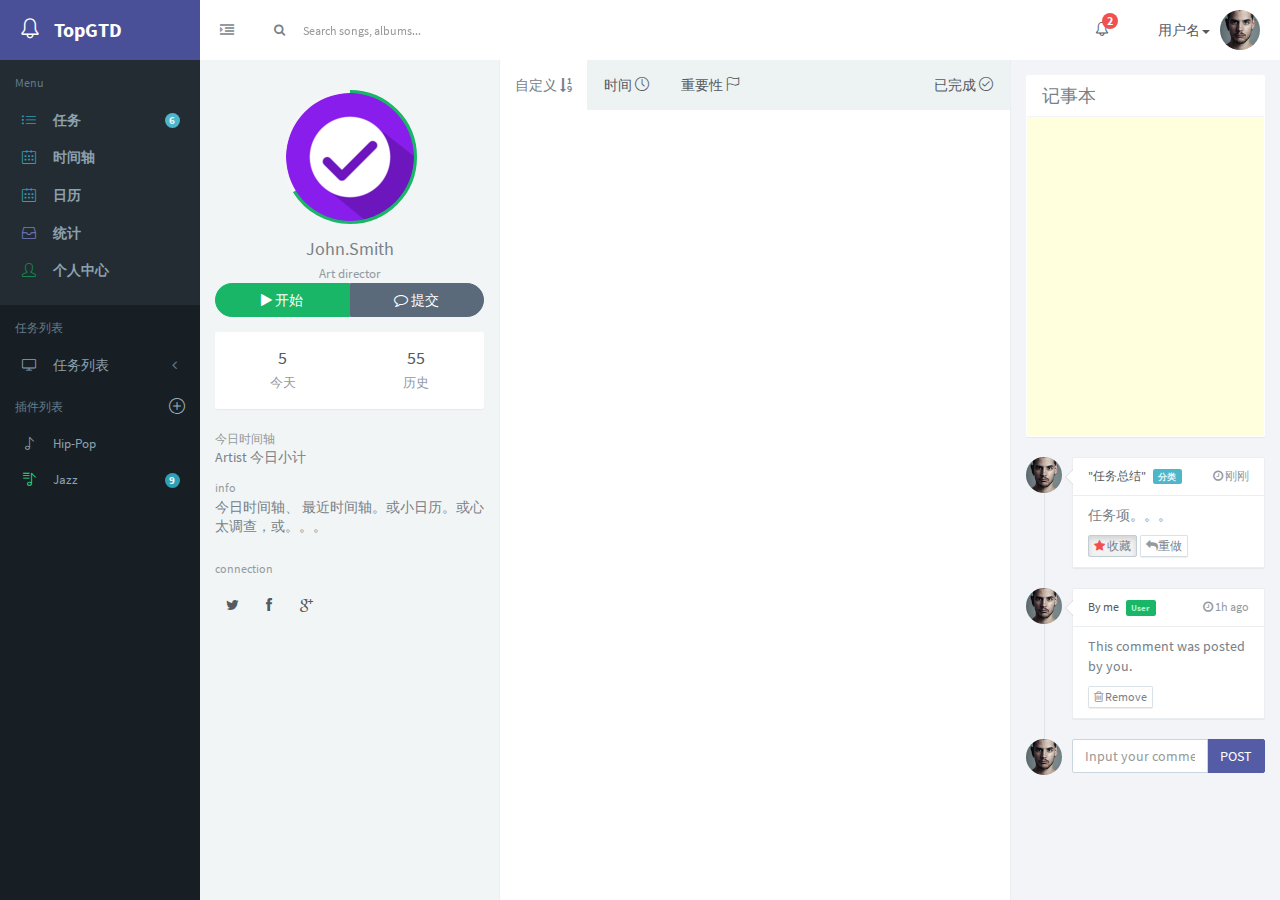
==== task.html @ f4d8c5cb "first" ====
<!DOCTYPE html>
<html lang="en" class="app">
<head>  
<meta charset="utf-8" />
<title>任务</title>
<meta name="description" content="app, web app, responsive, admin dashboard, admin, flat, flat ui, ui kit, off screen nav" />
<meta name="viewport" content="width=device-width, initial-scale=1, maximum-scale=1" />
<link rel="stylesheet" href="js/jPlayer/jplayer.flat.css" type="text/css" />
<link rel="stylesheet" href="css/bootstrap.css" type="text/css" />
<link rel="stylesheet" href="css/animate.css" type="text/css" />
<link rel="stylesheet" href="css/font-awesome.min.css" type="text/css" />
<link rel="stylesheet" href="css/simple-line-icons.css" type="text/css" />
<link rel="stylesheet" href="css/font.css" type="text/css" />
<link rel="stylesheet" href="css/app.css" type="text/css" />  

<script src="https://cdn1.lncld.net/static/js/av-core-mini-0.6.4.js"></script>

<link rel="stylesheet" href="js/nestable/nestable.css" type="text/css" />
<!--[if lt IE 9]>
    <script src="js/ie/html5shiv.js"></script>
    <script src="js/ie/respond.min.js"></script>
    <script src="js/ie/excanvas.js"></script>
  <![endif]-->
</head>
<body class="">
<section class="vbox">
  <header class="bg-white-only header header-md navbar navbar-fixed-top-xs">
    <div class="navbar-header aside bg-primary dk">
      <a class="btn btn-link visible-xs" data-toggle="class:nav-off-screen,open" data-target="#nav,html">
        <i class="icon-list"></i>
      </a>
      <a href="index.html" class="navbar-brand text-lt">
        <i class="icon-bell"></i>
        <img src="images/logo.png" alt="." class="hide">
        <span class="hidden-nav-xs m-l-sm">TopGTD</span>
      </a>
      <a class="btn btn-link visible-xs" data-toggle="dropdown" data-target=".user">
        <i class="icon-settings"></i>
      </a>
    </div>      <ul class="nav navbar-nav hidden-xs">
      <li>
      <a href="#nav,.navbar-header" data-toggle="class:nav-xs,nav-xs" class="text-muted">
        <i class="fa fa-indent text"></i>
        <i class="fa fa-dedent text-active"></i>
      </a>
      </li>
    </ul>
    <form class="navbar-form navbar-left input-s-lg m-t m-l-n-xs hidden-xs" role="search">
      <div class="form-group">
        <div class="input-group">
          <span class="input-group-btn">
            <button type="submit" class="btn btn-sm bg-white btn-icon rounded"><i class="fa fa-search"></i></button>
          </span>
          <input type="text" class="form-control input-sm no-border rounded" placeholder="Search songs, albums...">
        </div>
      </div>
    </form>
    <div class="navbar-right ">
      <ul class="nav navbar-nav m-n hidden-xs nav-user user">
        <li class="hidden-xs">
        <a href="#" class="dropdown-toggle lt" data-toggle="dropdown">
          <i class="icon-bell"></i>
          <span class="badge badge-sm up bg-danger count">2</span>
        </a>
        <section class="dropdown-menu aside-xl animated fadeInUp">
          <section class="panel bg-white">
            <div class="panel-heading b-light bg-light">
              <strong>您有 <span class="count">2</span> 条未读信息</strong>
            </div>
            <div class="list-group list-group-alt">
              <a href="#" class="media list-group-item">
                <span class="pull-left thumb-sm">
                  <img src="images/a0.png" alt="..." class="img-circle">
                </span>
                <span class="media-body block m-b-none">
                  Use awesome animate.css<br>
                  <small class="text-muted">10 minutes ago</small>
                </span>
              </a>
              <a href="#" class="media list-group-item">
                <span class="media-body block m-b-none">
                  1.0 initial released<br>
                  <small class="text-muted">1 hour ago</small>
                </span>
              </a>
            </div>
            <div class="panel-footer text-sm">
              <a href="#" class="pull-right"><i class="fa fa-cog"></i></a>
              <a href="#notes" data-toggle="class:show animated fadeInRight">See all the notifications</a>
            </div>
          </section>
        </section>
        </li>
        <li class="dropdown">
        <a href="#" class="dropdown-toggle bg clear" data-toggle="dropdown">
          <span class="thumb-sm avatar pull-right m-t-n-sm m-b-n-sm m-l-sm">
            <img src="images/a0.png" alt="...">
          </span>
          <span id="userName">用户名</span><b class="caret"></b>
        </a>
        <ul class="dropdown-menu animated fadeInRight">            
          <li>
          <span class="arrow top"></span>
          <a href="#">设置</a>
          </li>
          <li>
          <a href="profile.html">个人信息</a>
          </li>
          <li>
          <a href="#">
            <span class="badge bg-danger pull-right">3</span>
            条信息
          </a>
          </li>
          <li>
          <a href="docs.html">帮助 ？</a>
          </li>
          <li class="divider"></li>
          <li>
          <a href="modal.lockme.html" data-toggle="ajaxModal" id ="logout">退出</a>
          </li>
        </ul>
        </li>
      </ul>
    </div>      
  </header>
  <section>
    <section class="hbox stretch">
      <!-- .aside -->
      <aside class="bg-black dk aside hidden-print" id="nav">          
        <section class="vbox">
         <section class="w-f-md scrollable">
            <div class="slim-scroll" data-height="auto" data-disable-fade-out="true" data-distance="0" data-size="10px" data-railOpacity="0.2">

              <!-- nav -->                 
              <nav class="nav-primary hidden-xs">
                <ul class="nav bg clearfix">
                  <li class="hidden- padder m-t m-b-sm text-xs text-muted">
                  Menu
                  </li>

                  <li>
                  <a href="task.html" onclick="islogin()">
                    <i class="icon-list icon  text-info-dker"></i>
                    <b class="badge bg-info pull-right">6</b>
                    <span class="font-bold">任务</span>
                  </a>
                  </li>
                  <li>
                  <a href="timeline.html">
                    <i class="icon-calendar icon  text-info-dker"></i>
                    <span class="font-bold">时间轴</span>
                  </a>
                  </li>
                 <li>
                  <a href="calendar.html">
                    <i class="icon-calendar icon  text-info-dker"></i>
                    <span class="font-bold">日历</span>
                  </a>
                  </li>
                  <li>
                  <a href="events.html">
                    <i class="icon-drawer icon text-primary-lter"></i>
                    <span class="font-bold">统计</span>
                  </a>
                  </li>
                  <li>
                  <a href="events.html">
                    <i class="icon-user icon  text-success-dker"></i>
                    <span class="font-bold">个人中心</span>
                  </a>
                  </li>
                  <li class="m-b hidden-"></li>
                </ul>
                <ul class="nav" data-ride="collapse">
                  <li class="hidden- padder m-t m-b-sm text-xs text-muted">
                  任务列表
                  </li>
                  <li >
                  <a href="#" class="auto">
                    <span class="pull-right text-muted">
                      <i class="fa fa-angle-left text"></i>
                      <i class="fa fa-angle-down text-active"></i>
                    </span>
                    <i class="icon-screen-desktop icon">
                    </i>
                    <span>任务列表</span>
                  </a>
                  <ul class="nav dk text-sm">
                    <li >
                    <a href="layout-color.html" class="auto">
                      <i class="fa fa-angle-right text-xs"></i>
                      <span>任务列表一</span>
                    </a>
                    </li>
                    <li >
                    <a href="layout-boxed.html" class="auto">                                                        
                      <i class="fa fa-angle-right text-xs"></i>
                      <span>插件列表</span>
                    </a>
                    </li>
                    <li >
                    <a href="layout-fluid.html" class="auto">                                                        
                      <i class="fa fa-angle-right text-xs"></i>

                      <span>Fluid layout</span>
                    </a>
                    </li>
                  </ul>
                  </li>

                </ul>
                <ul class="nav text-sm">
                  <li class="hidden- padder m-t m-b-sm text-xs text-muted">
                  <span class="pull-right"><a href="#"><i class="icon-plus i-lg"></i></a></span>
                  插件列表
                  </li>
                  <li>
                  <a href="#">
                    <i class="icon-music-tone icon"></i>
                    <span>Hip-Pop</span>
                  </a>
                  </li>
                  <li>
                  <a href="#">
                    <i class="icon-playlist icon text-success-lter"></i>
                    <b class="badge bg-info dker pull-right">9</b>
                    <span>Jazz</span>
                  </a>
                  </li>
                </ul>
              </nav>
              <!-- / nav -->
            </div>
          </section>
        </section>
      </aside>
      <!-- /.aside -->
      <section id="content">
        <section class="vbox">
          <section class="scrollable">
            <section class="hbox stretch">
              <aside class="aside-lg bg-light lter b-r">
                <section class="vbox">
                  <section class="scrollable">
                    <div class="wrapper">
        
        <div class="clearfix text-center m-t">
                        <div class="inline">
                          <div class="easypiechart" data-percent="75" data-line-width="5" data-bar-color="#1ab667" data-track-Color="#f5f5f5" data-scale-Color="false" data-size="134" data-line-cap='butt' data-animate="1000">
                            <div class="thumb-lg">
                              <img src="images/icon.png" class="img-circle" alt="...">
                            </div>
                          </div>
                          <div class="h4 m-t m-b-xs">John.Smith</div>
                          <small class="text-muted m-b">Art director</small>
                        </div>                      
                      </div>
                     
                      <div class="btn-group btn-group-justified m-b">
                        <a class="btn btn-success btn-rounded" data-toggle="button">
                          <span class="text">
                            <i class="fa fa-play"></i> 开始
                          </span>
                          <span class="text-active">
                            <i class="fa fa-pause"></i> 暂停

                          </span>
                        </a>
                        <a class="btn btn-dark btn-rounded">
                          <i class="fa fa-comment-o"></i>  提交
                        </a>
                      </div>
                       <div class="panel wrapper">
                        <div class="row text-center">
                          <div class="col-xs-6">
                            <a href="#">
                              <span class="m-b-xs h4 block">5</span>
                              <small class="text-muted">今天</small>
                            </a>
                          </div>
                          <div class="col-xs-6">
                            <a href="#">
                              <span class="m-b-xs h4 block">55</span>
                              <small class="text-muted"> 历史</small>
                            </a>
                          </div>
                        </div>
                      </div>

                      <div>
                        <small class="text-uc text-xs text-muted">今日时间轴</small>
                        <p>Artist   今日小计</p>
                        <small class="text-uc text-xs text-muted">info</small>
                        <p>今日时间轴、 最近时间轴。或小日历。或心太调查，或。。。</p>
                        <div class="line"></div>
                        <small class="text-uc text-xs text-muted">connection</small>
                        <p class="m-t-sm">
                        <a href="#" class="btn btn-rounded btn-twitter btn-icon"><i class="fa fa-twitter"></i></a>
                        <a href="#" class="btn btn-rounded btn-facebook btn-icon"><i class="fa fa-facebook"></i></a>
                        <a href="#" class="btn btn-rounded btn-gplus btn-icon"><i class="fa fa-google-plus"></i></a>
                        </p>
                      </div>
                    </div>
                  </section>
                </section>
              </aside>
              <aside class="bg-white">
                <section class="vbox">
                  <header class="header bg-light lt">
                    <ul class="nav nav-tabs nav-white">
                      <li class="active"><a href="#task" data-toggle="tab">自定义  <i class="fa fa-sort-numeric-asc"></i> </a></li>
                      <li class=""><a href="#pomo" data-toggle="tab">时间 <i class="icon-clock"></i></a></li>
                      <li class=""><a href="#pomo" data-toggle="tab">重要性 <i class="icon-flag"></i></a></li>

                      <li class="pull-right"><a href="#interaction" data-toggle="tab">已完成 <i class="icon-check"></i></a></li>
                    </ul>
                  </header>
                  <section class="scrollable">
                    <div class="tab-content">
                      <div class="tab-pane active" id="task">

                        <!-- tasklist -->
                        <div class="dd" id="nestable3">
                          <!--   <ol class="dd-list">
                      <li class="dd-item dd3-item" data-id="13">
                          <div class="dd-handle dd3-handle">Drag</div><div class="dd3-content">Item 13</div>
                      </li>
                      <li class="dd-item dd3-item" data-id="14">
                          <div class="dd-handle dd3-handle">Drag</div><div class="dd3-content">Item 15</div>
                          <ol class="dd-list">
                              <li class="dd-item dd3-item" data-id="15">
                                  <div class="dd-handle dd3-handle">Drag</div><div class="dd3-content">Item 18</div>
                              </li>
                          </ol>
                      </li>
                    </ol> -->
                          <ol class="dd-list list-group list-group-lg no-radius no-border m-t-n-xxs m-b-none auto" id="task">
                         <!--load task list here -->
                            </ol>
                        </div>

                      </div>
                      <div class="tab-pane" id="pomo">
                        <div class=""><!-- text-center wrapper -->
                          <ul class="list-group no-radius m-b-none m-t-n-xxs list-group-lg no-border">
                            <li class="list-group-item">
                            <a href="#" class="thumb-sm pull-left m-r-sm">
                              <img src="images/a0.png" class="img-circle">
                            </a>
                            <a href="#" class="clear">
                              <small class="pull-right">3 minuts ago</small>
                              <strong class="block">Drew Wllon</strong>
                              <small>Wellcome and play this web application template ... </small>
                            </a>
                            </li>
                            <li class="list-group-item">
                            <a href="#" class="thumb-sm pull-left m-r-sm">
                              <img src="images/a1.png" class="img-circle">
                            </a>
                            <a href="#" class="clear">
                              <small class="pull-right">1 hour ago</small>
                              <strong class="block">Jonathan George</strong>
                              <small>Morbi nec nunc condimentum...</small>
                            </a>
                            </li>
                          </ul>
                        </div>
                      </div>
                      <div class="tab-pane" id="interaction">
                        <div class="text-center wrapper">
                          <i class="fa fa-spinner fa fa-spin fa fa-large"></i>
                        </div>
                      </div>
                    </div>
                  </section>
                </section>
              </aside>
              <aside class="col-lg-3 b-l">
                <section class="vbox">
                  <section class="scrollable padder-v">
                    <div class="panel">
                      <h4 class="font-thin padder" style="">记事本</h4>
                      <div id="epiceditor" class="" style="height:320px;border-top:1px solid #f3f5f7"></div>
                    </div>
                <section class="comment-list block">
                    <article id="comment-id-1" class="comment-item">
                      <a class="pull-left thumb-sm avatar">
                        <img src="images/a1.png" class="img-circle" alt="...">
                      </a>
                      <span class="arrow left"></span>
                      <section class="comment-body panel panel-default">
                        <header class="panel-heading bg-white">
                          <a href="#">"任务总结"</a>
                          <label class="label bg-info m-l-xs">分类</label> 
                          <span class="text-muted m-l-sm pull-right">
                            <i class="fa fa-clock-o"></i>
                            刚刚
                          </span>
                        </header>
                        <div class="panel-body">
                          <div>任务项。。。</div>
                          <div class="comment-action m-t-sm">
                            <a href="#" data-toggle="class" class="btn btn-default btn-xs active">
                              <i class="fa fa-star-o text-muted text"></i>
                              <i class="fa fa-star text-danger text-active"></i> 
                              收藏
                            </a>
                            <a href="#comment-form" class="btn btn-default btn-xs">
                              <i class="fa fa-mail-reply text-muted"></i>重做
                            </a>
                          </div>
                        </div>
                      </section>
                    </article>
                    <!-- .comment-reply -->
                    <!-- / .comment-reply -->
                    <article id="comment-id-3" class="comment-item">
                      <a class="pull-left thumb-sm avatar"><img src="images/a9.png" alt="..."></a>
                      <span class="arrow left"></span>
                      <section class="comment-body panel panel-default">
                        <header class="panel-heading">                      
                          <a href="#">By me</a>
                          <label class="label bg-success m-l-xs">User</label> 
                          <span class="text-muted m-l-sm pull-right">
                            <i class="fa fa-clock-o"></i>
                            1h ago
                          </span>
                        </header>
                        <div class="panel-body">
                          <div>This comment was posted by you.</div>
                          <div class="comment-action m-t-sm">
                            <a href="#comment-id-3" data-dismiss="alert" class="btn btn-default btn-xs">
                              <i class="fa fa-trash-o text-muted"></i> 
                              Remove
                            </a>
                          </div>
                        </div>
                      </section>
                    </article>
                    <!-- comment form -->
                    <article class="comment-item media" id="comment-form">
                      <a class="pull-left thumb-sm avatar"><img src="images/a6.png" alt="..."></a>
                      <section class="media-body">
                        <form action="index.html" class="m-b-none">
                          <div class="input-group">
                            <input type="text" class="form-control" placeholder="Input your comment here">
                            <span class="input-group-btn">
                              <button class="btn btn-primary" type="button">POST</button>
                            </span>
                          </div>
                        </form>
                      </section>
                    </article>
                  </section>  </section>
                </section> 
                             
              </aside>
            </section>
          </section>
        </section>
        <a href="#" class="hide nav-off-screen-block" data-toggle="class:nav-off-screen,open" data-target="#nav,html"></a>
      </section>
    </section>
  </section>    
</section>
<script src="js/jquery.min.js"></script>
<!-- Bootstrap -->
<script src="js/bootstrap.js"></script>
<!-- App -->
<script src="js/app.js"></script>  
<script src="js/slimscroll/jquery.slimscroll.min.js"></script>
<script src="js/charts/easypiechart/jquery.easy-pie-chart.js"></script>
<script src="js/app.plugin.js"></script>
<script type="text/javascript" src="js/jPlayer/jquery.jplayer.min.js"></script>
<script type="text/javascript" src="js/jPlayer/add-on/jplayer.playlist.min.js"></script>
<script type="text/javascript" src="js/jPlayer/demo.js"></script>

<script src="js/sortable/jquery.sortable.js"></script>
<script src="js/nestable/jquery.nestable.js"></script>
<script src="js/nestable/demo.js"></script>
<script src="js/app.plugin.js"></script>   <!-- markdown -->
  <script src="js/markdown/epiceditor.min.js"></script>
  <script src="js/markdown/demo.js"></script>
<!--
   <script type="text/javascript" src="js/jPlayer/jquery.jplayer.min.js"></script>
  <script type="text/javascript" src="js/jPlayer/add-on/jplayer.playlist.min.js"></script>
  <script type="text/javascript" src="js/jPlayer/demo.js"></script> -->
<script src="https://cdn1.lncld.net/static/js/av-core-mini-0.6.4.js"></script>
<script src="js/leancloud.js"></script>
</body>
</html>
---- js/jPlayer/jplayer.flat.css ----
/*controls*/
.jp-controls {
	display: table;
	table-layout: fixed;
	border-spacing: 0;
	width: 100%;
}
.jp-controls a{
	cursor: pointer;
	display: inline-block;
	padding: 10px 5px;
}

.jp-controls a i{
	line-height: inherit;
}
.jp-controls > div{
	display: table-cell;
	vertical-align: middle;
	text-align: center;
	width: 40px;
	height: 60px;
}
div.jp-progress{
	width: auto;
	padding: 0 15px;
	vertical-align: top;
	position: relative;
}
.jp-seek-bar{
	position: relative;
}
.jp-title{
	position: absolute;
	left: 25px;
	top: 0;
	right: 25px;
	display: block !important;
	line-height: 60px;
}
.jp-title ul{
	list-style: none;
	margin: 0;
	padding: 0;	
}

.jp-title li{
	overflow: hidden;
	text-overflow: ellipsis;
	white-space: nowrap;
}
.jp-artist{
	opacity: 0.6;
}

.jp-play-bar{
	height: 60px;
}
.jp-volume{
	width: 60px !important;
	padding-right:10px !important;
}
.jp-volume-bar-value{
  height: 6px;
}
a.hid{
	display: none;
}

/*video*/
.jp-video{
	font-size: 0;
	line-height: 0;
	min-height: 160px;
}
.jp-video-play{
	display: inline-block;
	position: absolute;
	left: 50%;
	top: 50%;
	cursor: pointer;
	margin-left: -30px;
	margin-top: -65px;
}
.jp-video-full {
	/* Rules for IE6 (full-screen) */
	width:480px;
	height:270px;
	/* Rules for IE7 (full-screen) - Otherwise the relative container causes other page items that are not position:static (default) to appear over the video/gui. */
	position:static !important; position:relative;
}

/* The z-index rule is defined in this manner to enable Popcorn plugins that add overlays to video area. EG. Subtitles. */
.jp-video-full div div {
	z-index:1000;
}

.jp-video-full .jp-jplayer {
	top: 0;
	left: 0;
	position: fixed !important; position: relative; /* Rules for IE6 (full-screen) */
	overflow: hidden;
}

.jp-video-full .jp-gui {
	position: fixed !important; position: static; /* Rules for IE6 (full-screen) */
	top: 0;
	left: 0;
	width:100%;
	height:100%;
	z-index:1001; /* 1 layer above the others. */
}

.jp-video-full .jp-interface {
	position: absolute !important; position: relative; /* Rules for IE6 (full-screen) */
	bottom: 0;
	left: 0;
}


/*playlist*/

.jp-playlist ul{
	max-height: 320px;
	overflow-x: hidden;
	overflow-y: auto; 
	padding: 0;
	display: none !important;
}

.jp-playlist.open ul{
	display: block !important;
	bottom: 60px;
	left: 180px;
}

.jp-playlist li{
	list-style: none;
	position: relative;
}

.jp-playlist-item{	
	display: block;
	overflow: hidden;
	text-overflow: ellipsis;
	white-space: nowrap;
	border-top: 1px solid rgba(255, 255, 255, .1);
	padding: 12px 40px 12px 8px;
}
.jp-playlist-item:focus{
	outline: 0;
}

.jp-playlist-item:before{
	display: inline-block;
	text-align: center;
	width: 30px;
	font-family: FontAwesome;
	content:"\f0da";
	opacity: 0.6;
}

a.jp-playlist-current:before{
	content:"\f144";
	opacity: 1;
}

.jp-playlist li:first-child .jp-playlist-item{
	border-width: 0;
}

.jp-playlist-item-remove{
	font-size: 15px;
	display: block;
	position: absolute;
	right: 0;
	top: 0;
	padding: 11px 18px;
	opacity: 0.6;
}


@media (max-width: 767px) {
	.footer .jp-gui{
		margin: 0 -10px;
	}
	div.jp-progress{
		padding: 0 10px;
	}
	.jp-playlist.open ul{
		display: block !important;
		bottom: 60px;
		left: 0px;
		right: 0px;
	}
}
---- css/simple-line-icons.css ----
@font-face {
	font-family: 'Simple-Line-Icons';
	src:url('../fonts/Simple-Line-Icons.eot');
	src:url('../fonts/Simple-Line-Icons.eot?#iefix') format('embedded-opentype'),
		url('../fonts/Simple-Line-Icons.woff') format('woff'),
		url('../fonts/Simple-Line-Icons.ttf') format('truetype'),
		url('../fonts/Simple-Line-Icons.svg#Simple-Line-Icons') format('svg');
	font-weight: normal;
	font-style: normal;
}

/* Use the following CSS code if you want to use data attributes for inserting your icons */
[data-icon]:before {
	font-family: 'Simple-Line-Icons';
	content: attr(data-icon);
	speak: none;
	font-weight: normal;
	font-variant: normal;
	text-transform: none;
	line-height: 1;
	-webkit-font-smoothing: antialiased;
	-moz-osx-font-smoothing: grayscale;
}

/* Use the following CSS code if you want to have a class per icon */
/*
Instead of a list of all class selectors,
you can use the generic selector below, but it's slower:
[class*="icon-"] {
*/
.icon-user-female, .icon-user-follow, .icon-user-following, .icon-user-unfollow, .icon-trophy, .icon-screen-smartphone, .icon-screen-desktop, .icon-plane, .icon-notebook, .icon-moustache, .icon-mouse, .icon-magnet, .icon-energy, .icon-emoticon-smile, .icon-disc, .icon-cursor-move, .icon-crop, .icon-credit-card, .icon-chemistry, .icon-user, .icon-speedometer, .icon-social-youtube, .icon-social-twitter, .icon-social-tumblr, .icon-social-facebook, .icon-social-dropbox, .icon-social-dribbble, .icon-shield, .icon-screen-tablet, .icon-magic-wand, .icon-hourglass, .icon-graduation, .icon-ghost, .icon-game-controller, .icon-fire, .icon-eyeglasses, .icon-envelope-open, .icon-envelope-letter, .icon-bell, .icon-badge, .icon-anchor, .icon-wallet, .icon-vector, .icon-speech, .icon-puzzle, .icon-printer, .icon-present, .icon-playlist, .icon-pin, .icon-picture, .icon-map, .icon-layers, .icon-handbag, .icon-globe-alt, .icon-globe, .icon-frame, .icon-folder-alt, .icon-film, .icon-feed, .icon-earphones-alt, .icon-earphones, .icon-drop, .icon-drawer, .icon-docs, .icon-directions, .icon-direction, .icon-diamond, .icon-cup, .icon-compass, .icon-call-out, .icon-call-in, .icon-call-end, .icon-calculator, .icon-bubbles, .icon-briefcase, .icon-book-open, .icon-basket-loaded, .icon-basket, .icon-bag, .icon-action-undo, .icon-action-redo, .icon-wrench, .icon-umbrella, .icon-trash, .icon-tag, .icon-support, .icon-size-fullscreen, .icon-size-actual, .icon-shuffle, .icon-share-alt, .icon-share, .icon-rocket, .icon-question, .icon-pie-chart, .icon-pencil, .icon-note, .icon-music-tone-alt, .icon-music-tone, .icon-microphone, .icon-loop, .icon-logout, .icon-login, .icon-list, .icon-like, .icon-home, .icon-grid, .icon-graph, .icon-equalizer, .icon-dislike, .icon-cursor, .icon-control-start, .icon-control-rewind, .icon-control-play, .icon-control-pause, .icon-control-forward, .icon-control-end, .icon-calendar, .icon-bulb, .icon-bar-chart, .icon-arrow-up, .icon-arrow-right, .icon-arrow-left, .icon-arrow-down, .icon-ban, .icon-bubble, .icon-camcorder, .icon-camera, .icon-check, .icon-clock, .icon-close, .icon-cloud-download, .icon-cloud-upload, .icon-doc, .icon-envelope, .icon-eye, .icon-flag, .icon-folder, .icon-heart, .icon-info, .icon-key, .icon-link, .icon-lock, .icon-lock-open, .icon-magnifier, .icon-magnifier-add, .icon-magnifier-remove, .icon-paper-clip, .icon-paper-plane, .icon-plus, .icon-pointer, .icon-power, .icon-refresh, .icon-reload, .icon-settings, .icon-star, .icon-symbol-female, .icon-symbol-male, .icon-target, .icon-volume-1, .icon-volume-2, .icon-volume-off, .icon-users {
	font-family: 'Simple-Line-Icons';
	speak: none;
	font-style: normal;
	font-weight: normal;
	font-variant: normal;
	text-transform: none;
	line-height: 1;
	-webkit-font-smoothing: antialiased;
}
.icon-user-female:before {
	content: "\e000";
}
.icon-user-follow:before {
	content: "\e002";
}
.icon-user-following:before {
	content: "\e003";
}
.icon-user-unfollow:before {
	content: "\e004";
}
.icon-trophy:before {
	content: "\e006";
}
.icon-screen-smartphone:before {
	content: "\e010";
}
.icon-screen-desktop:before {
	content: "\e011";
}
.icon-plane:before {
	content: "\e012";
}
.icon-notebook:before {
	content: "\e013";
}
.icon-moustache:before {
	content: "\e014";
}
.icon-mouse:before {
	content: "\e015";
}
.icon-magnet:before {
	content: "\e016";
}
.icon-energy:before {
	content: "\e020";
}
.icon-emoticon-smile:before {
	content: "\e021";
}
.icon-disc:before {
	content: "\e022";
}
.icon-cursor-move:before {
	content: "\e023";
}
.icon-crop:before {
	content: "\e024";
}
.icon-credit-card:before {
	content: "\e025";
}
.icon-chemistry:before {
	content: "\e026";
}
.icon-user:before {
	content: "\e005";
}
.icon-speedometer:before {
	content: "\e007";
}
.icon-social-youtube:before {
	content: "\e008";
}
.icon-social-twitter:before {
	content: "\e009";
}
.icon-social-tumblr:before {
	content: "\e00a";
}
.icon-social-facebook:before {
	content: "\e00b";
}
.icon-social-dropbox:before {
	content: "\e00c";
}
.icon-social-dribbble:before {
	content: "\e00d";
}
.icon-shield:before {
	content: "\e00e";
}
.icon-screen-tablet:before {
	content: "\e00f";
}
.icon-magic-wand:before {
	content: "\e017";
}
.icon-hourglass:before {
	content: "\e018";
}
.icon-graduation:before {
	content: "\e019";
}
.icon-ghost:before {
	content: "\e01a";
}
.icon-game-controller:before {
	content: "\e01b";
}
.icon-fire:before {
	content: "\e01c";
}
.icon-eyeglasses:before {
	content: "\e01d";
}
.icon-envelope-open:before {
	content: "\e01e";
}
.icon-envelope-letter:before {
	content: "\e01f";
}
.icon-bell:before {
	content: "\e027";
}
.icon-badge:before {
	content: "\e028";
}
.icon-anchor:before {
	content: "\e029";
}
.icon-wallet:before {
	content: "\e02a";
}
.icon-vector:before {
	content: "\e02b";
}
.icon-speech:before {
	content: "\e02c";
}
.icon-puzzle:before {
	content: "\e02d";
}
.icon-printer:before {
	content: "\e02e";
}
.icon-present:before {
	content: "\e02f";
}
.icon-playlist:before {
	content: "\e030";
}
.icon-pin:before {
	content: "\e031";
}
.icon-picture:before {
	content: "\e032";
}
.icon-map:before {
	content: "\e033";
}
.icon-layers:before {
	content: "\e034";
}
.icon-handbag:before {
	content: "\e035";
}
.icon-globe-alt:before {
	content: "\e036";
}
.icon-globe:before {
	content: "\e037";
}
.icon-frame:before {
	content: "\e038";
}
.icon-folder-alt:before {
	content: "\e039";
}
.icon-film:before {
	content: "\e03a";
}
.icon-feed:before {
	content: "\e03b";
}
.icon-earphones-alt:before {
	content: "\e03c";
}
.icon-earphones:before {
	content: "\e03d";
}
.icon-drop:before {
	content: "\e03e";
}
.icon-drawer:before {
	content: "\e03f";
}
.icon-docs:before {
	content: "\e040";
}
.icon-directions:before {
	content: "\e041";
}
.icon-direction:before {
	content: "\e042";
}
.icon-diamond:before {
	content: "\e043";
}
.icon-cup:before {
	content: "\e044";
}
.icon-compass:before {
	content: "\e045";
}
.icon-call-out:before {
	content: "\e046";
}
.icon-call-in:before {
	content: "\e047";
}
.icon-call-end:before {
	content: "\e048";
}
.icon-calculator:before {
	content: "\e049";
}
.icon-bubbles:before {
	content: "\e04a";
}
.icon-briefcase:before {
	content: "\e04b";
}
.icon-book-open:before {
	content: "\e04c";
}
.icon-basket-loaded:before {
	content: "\e04d";
}
.icon-basket:before {
	content: "\e04e";
}
.icon-bag:before {
	content: "\e04f";
}
.icon-action-undo:before {
	content: "\e050";
}
.icon-action-redo:before {
	content: "\e051";
}
.icon-wrench:before {
	content: "\e052";
}
.icon-umbrella:before {
	content: "\e053";
}
.icon-trash:before {
	content: "\e054";
}
.icon-tag:before {
	content: "\e055";
}
.icon-support:before {
	content: "\e056";
}
.icon-size-fullscreen:before {
	content: "\e057";
}
.icon-size-actual:before {
	content: "\e058";
}
.icon-shuffle:before {
	content: "\e059";
}
.icon-share-alt:before {
	content: "\e05a";
}
.icon-share:before {
	content: "\e05b";
}
.icon-rocket:before {
	content: "\e05c";
}
.icon-question:before {
	content: "\e05d";
}
.icon-pie-chart:before {
	content: "\e05e";
}
.icon-pencil:before {
	content: "\e05f";
}
.icon-note:before {
	content: "\e060";
}
.icon-music-tone-alt:before {
	content: "\e061";
}
.icon-music-tone:before {
	content: "\e062";
}
.icon-microphone:before {
	content: "\e063";
}
.icon-loop:before {
	content: "\e064";
}
.icon-logout:before {
	content: "\e065";
}
.icon-login:before {
	content: "\e066";
}
.icon-list:before {
	content: "\e067";
}
.icon-like:before {
	content: "\e068";
}
.icon-home:before {
	content: "\e069";
}
.icon-grid:before {
	content: "\e06a";
}
.icon-graph:before {
	content: "\e06b";
}
.icon-equalizer:before {
	content: "\e06c";
}
.icon-dislike:before {
	content: "\e06d";
}
.icon-cursor:before {
	content: "\e06e";
}
.icon-control-start:before {
	content: "\e06f";
}
.icon-control-rewind:before {
	content: "\e070";
}
.icon-control-play:before {
	content: "\e071";
}
.icon-control-pause:before {
	content: "\e072";
}
.icon-control-forward:before {
	content: "\e073";
}
.icon-control-end:before {
	content: "\e074";
}
.icon-calendar:before {
	content: "\e075";
}
.icon-bulb:before {
	content: "\e076";
}
.icon-bar-chart:before {
	content: "\e077";
}
.icon-arrow-up:before {
	content: "\e078";
}
.icon-arrow-right:before {
	content: "\e079";
}
.icon-arrow-left:before {
	content: "\e07a";
}
.icon-arrow-down:before {
	content: "\e07b";
}
.icon-ban:before {
	content: "\e07c";
}
.icon-bubble:before {
	content: "\e07d";
}
.icon-camcorder:before {
	content: "\e07e";
}
.icon-camera:before {
	content: "\e07f";
}
.icon-check:before {
	content: "\e080";
}
.icon-clock:before {
	content: "\e081";
}
.icon-close:before {
	content: "\e082";
}
.icon-cloud-download:before {
	content: "\e083";
}
.icon-cloud-upload:before {
	content: "\e084";
}
.icon-doc:before {
	content: "\e085";
}
.icon-envelope:before {
	content: "\e086";
}
.icon-eye:before {
	content: "\e087";
}
.icon-flag:before {
	content: "\e088";
}
.icon-folder:before {
	content: "\e089";
}
.icon-heart:before {
	content: "\e08a";
}
.icon-info:before {
	content: "\e08b";
}
.icon-key:before {
	content: "\e08c";
}
.icon-link:before {
	content: "\e08d";
}
.icon-lock:before {
	content: "\e08e";
}
.icon-lock-open:before {
	content: "\e08f";
}
.icon-magnifier:before {
	content: "\e090";
}
.icon-magnifier-add:before {
	content: "\e091";
}
.icon-magnifier-remove:before {
	content: "\e092";
}
.icon-paper-clip:before {
	content: "\e093";
}
.icon-paper-plane:before {
	content: "\e094";
}
.icon-plus:before {
	content: "\e095";
}
.icon-pointer:before {
	content: "\e096";
}
.icon-power:before {
	content: "\e097";
}
.icon-refresh:before {
	content: "\e098";
}
.icon-reload:before {
	content: "\e099";
}
.icon-settings:before {
	content: "\e09a";
}
.icon-star:before {
	content: "\e09b";
}
.icon-symbol-female:before {
	content: "\e09c";
}
.icon-symbol-male:before {
	content: "\e09d";
}
.icon-target:before {
	content: "\e09e";
}
.icon-volume-1:before {
	content: "\e09f";
}
.icon-volume-2:before {
	content: "\e0a0";
}
.icon-volume-off:before {
	content: "\e0a1";
}
.icon-users:before {
	content: "\e001";
}
---- css/font.css ----
@font-face {
  font-family: 'Source Sans Pro';
  font-style: normal;
  font-weight: 300;
  src: local('Source Sans Pro Light'), local('SourceSansPro-Light'), url('../fonts/sourcesanspro/sourcesanspro-light.woff') format('woff');
}
@font-face {
  font-family: 'Source Sans Pro';
  font-style: normal;
  font-weight: 400;
  src: local('Source Sans Pro'), local('SourceSansPro-Regular'), url('../fonts/sourcesanspro/sourcesanspro.woff') format('woff');
}
@font-face {
  font-family: 'Source Sans Pro';
  font-style: normal;
  font-weight: 700;
  src: local('Source Sans Pro Bold'), local('SourceSansPro-Bold'), url('../fonts/sourcesanspro/sourcesanspro-bold.woff') format('woff');
}
---- css/app.css ----
html {
  background-color: #f2f4f8;
  overflow-x: hidden;
}
body {
  font-family: "Source Sans Pro", "Helvetica Neue", Helvetica, Arial, sans-serif;
  font-size: 14px;
  color: #788188;
  background-color: transparent;
  -webkit-font-smoothing: antialiased;
  line-height: 1.40;
}
.h1,
.h2,
.h3,
.h4,
.h5,
.h6 {
  margin: 0;
}
a {
  color: #545a5f;
  text-decoration: none;
}
a:hover,
a:focus {
  color: #303437;
  text-decoration: none;
}
label {
  font-weight: normal;
}
small,
.small {
  font-size: 13px;
}
.badge,
.label {
  font-weight: bold;
}
.badge {
  background-color: #aac4c8;
}
.badge.up {
  position: relative;
  top: -10px;
  padding: 3px 6px;
  margin-left: -10px;
}
.badge-sm {
  font-size: 85%;
  padding: 2px 5px !important;
}
.label-sm {
  padding-top: 0;
  padding-bottom: 0;
}
.badge-white {
  background-color: transparent;
  border: 1px solid rgba(255,255,255,0.35);
  padding: 2px 6px;
}
.badge-empty {
  background-color: transparent;
  border: 1px solid rgba(0,0,0,0.15);
  color: inherit;
}
.caret-white {
  border-top-color: #fff;
  border-top-color: rgba(255,255,255,0.65);
}
a:hover .caret-white {
  border-top-color: #fff;
}
.tooltip-inner {
  background-color: rgba(0,0,0,0.9);
  background-color: #5a6a7a;
}
.tooltip.top .tooltip-arrow {
  border-top-color: rgba(0,0,0,0.9);
  border-top-color: #5a6a7a;
}
.tooltip.right .tooltip-arrow {
  border-right-color: rgba(0,0,0,0.9);
  border-right-color: #5a6a7a;
}
.tooltip.bottom .tooltip-arrow {
  border-bottom-color: rgba(0,0,0,0.9);
  border-bottom-color: #5a6a7a;
}
.tooltip.left .tooltip-arrow {
  border-left-color: rgba(0,0,0,0.9);
  border-left-color: #5a6a7a;
}
.thumbnail {
  border-color: #eaeef1;
}
.popover-content {
  font-size: 12px;
  line-height: 1.5;
}
.progress-xs {
  height: 6px;
}
.progress-sm {
  height: 10px;
}
.progress-sm .progress-bar {
  font-size: 10px;
  line-height: 1em;
}
.progress,
.progress-bar {
  -webkit-box-shadow: none;
  box-shadow: none;
}
.breadcrumb {
  background-color: #fff;
  border: 1px solid #eaeef1;
  padding-left: 10px;
  margin-bottom: 10px;
}
.breadcrumb > li + li:before,
.breadcrumb > .active {
  color: inherit;
}
.accordion-group,
.accordion-inner {
  border-color: #eaeef1;
  border-radius: 2px;
}
.alert {
  font-size: 13px;
  box-shadow: inset 0 1px 0 rgba(255,255,255,0.2);
}
.alert .close i {
  font-size: 12px;
  font-weight: normal;
  display: block;
}
.form-control {
  border-color: #cbd5dd;
  border-radius: 2px;
}
.form-control,
.form-control:focus {
  -webkit-box-shadow: none;
  box-shadow: none;
}
.form-control:focus {
  border-color: #545ca6;
}
.input-s-sm {
  width: 120px;
}
.input-s {
  width: 200px;
}
.input-s-lg {
  width: 250px;
}
.input-lg {
  height: 45px;
}
.input-group-addon {
  border-color: #cbd5dd;
  background-color: #f1f5f6;
}
.list-group {
  border-radius: 2px;
}
.list-group.no-radius .list-group-item {
  border-radius: 0 !important;
}
.list-group.no-borders .list-group-item {
  border: none;
}
.list-group.no-border .list-group-item {
  border-width: 0 1px 1px 0;
  padding-left: 20px
}
.list-group.no-bg .list-group-item {
  background-color: transparent;
}
.list-group-item {
  border-color: #eaeef1;
  padding-right: 15px;
}
a.list-group-item:hover,
a.list-group-item:focus {
  background-color: #eef3f4;
}
.list-group-item.media {
  margin-top: 0;
}
.list-group-item.done,.done .list-group-item {
/*  color: #545a5f;
  border-color: #1ab667 !important;*/
	background-color: #eef3f4 !important;
	 text-decoration: line-through;
}
.list-group-item.active .text-muted {
/*  color: #c3e6ed;*/
}

.list-group-item.active .text-active,.list-group-item.active .text {
    background-color: #1ab667;
    color: #a9f3ce;
}
.list-group-alt .list-group-item:nth-child(2n+2) {
  background-color: rgba(0,0,0,0.02) !important;
}
.list-group-lg .list-group-item {
/*  padding-top: 15px;
  padding-bottom: 15px;*/
  line-height: 50px
}
.list-group-sp .list-group-item {
  margin-bottom: 5px;
  border-radius: 3px;
}
.list-group-item > .badge {
  margin-right: 0;
}
.list-group-item > .fa-chevron-right {
  float: right;
  margin-top: 4px;
  margin-right: -5px;
}
.list-group-item > .fa-chevron-right + .badge {
  margin-right: 5px;
}
.nav-pills.no-radius > li > a {
  border-radius: 0;
}
.nav-pills > li.active > a {
  color: #fff !important;
  background-color: #4cb6cb;
}
.nav > li > a:hover,
.nav > li > a:focus {
  background-color: #edf2f3;
}
.nav.nav-sm > li > a {
  padding: 6px 8px;
}
.nav .open > a,
.nav .open > a:hover,
.nav .open > a:focus {
  background-color: #edf2f3;
}
.nav-tabs {
  border-color: #eaeef1;
}
.nav-tabs > li > a {
  border-radius: 2px 2px 0 0;
  border-bottom-color: #eaeef1 !important;
}
.nav-tabs > li.active > a {
  border-color: #eaeef1 !important;
  border-bottom-color: #fff !important;
}
.pagination > li > a {
  border-color: #eaeef1;
}
.pagination > li > a:hover,
.pagination > li > a:focus {
  border-color: #eaeef1;
  background-color: #e8eff0;
}
.panel {
  border-radius: 2px;
}
.panel.panel-default {
  border-color: #eaeef1;
}
.panel.panel-default > .panel-heading,
.panel.panel-default > .panel-footer {
  border-color: #eaeef1;
}
.panel .list-group-item {
  border-color: #f3f5f7;
}
.panel.no-borders {
  border-width: 0;
}
.panel.no-borders .panel-heading,
.panel.no-borders .panel-footer {
  border-width: 0;
}
.panel .table td,
.panel .table th {
  padding: 8px 15px;
  border-top: 1px solid #eaeef1;
}
.panel .table thead > tr > th {
  border-bottom: 1px solid #eaeef1;
}
.panel .table-striped > tbody > tr:nth-child(odd) > td,
.panel .table-striped > tbody > tr:nth-child(odd) > th {
  background-color: #f7fafa;
}
.panel .table-striped > thead th {
  background-color: #f7fafa;
  border-right: 1px solid #eaeef1;
}
.panel .table-striped > thead th:last-child {
  border-right: none;
}
.panel-heading {
  border-radius: 2px 2px 0 0;
}
.panel-default .panel-heading {
  background-color: #f7fafa;
}
.panel-heading.no-border {
  margin: -1px -1px 0 -1px;
  border: none;
}
.panel-heading .nav {
  margin: -10px -15px;
}
.panel-heading .nav-tabs {
  margin: -11px -16px;
}
.panel-heading .nav-tabs.nav-justified {
  width: auto;
}
.panel-heading .nav-tabs > li > a {
  margin: 0;
  padding-top: 9px;
}
.panel-heading .list-group {
  background: transparent;
}
.panel-footer {
  border-color: #eaeef1;
  border-radius: 0 0 2px 2px;
  background-color: #f7fafa;
}
.panel-group .panel-heading + .panel-collapse .panel-body {
  border-top: 1px solid #eaedef;
}
.open {
  z-index: 1050;
  position: relative;
}
.dropdown-menu {
  border-radius: 2px;
  -webkit-box-shadow: 0 2px 6px rgba(0,0,0,0.1);
  box-shadow: 0 2px 6px rgba(0,0,0,0.1);
  border: 1px solid #ddd;
  border: 1px solid rgba(0,0,0,0.1);
}
.dropdown-menu.pull-left {
  left: 100%;
}
.dropdown-menu > .panel {
  border: none;
  margin: -5px 0;
}
.dropdown-menu > li > a {
  padding: 5px 15px;
}
.dropdown-menu > li > a:hover,
.dropdown-menu > li > a:focus,
.dropdown-menu > .active > a,
.dropdown-menu > .active > a:hover,
.dropdown-menu > .active > a:focus {
  background-image: none;
  filter: none;
  background-color: #e8eff0 !important;
  color: #303437;
}
.dropdown-header {
  padding: 5px 15px;
}
.dropdown-submenu {
  position: relative;
}
.dropdown-submenu:hover > a,
.dropdown-submenu:focus > a {
  background-color: #e8eff0 !important;
  color: #788188;
}
.dropdown-submenu:hover > .dropdown-menu,
.dropdown-submenu:focus > .dropdown-menu {
  display: block;
}
.dropdown-submenu.pull-left {
  float: none !important;
}
.dropdown-submenu.pull-left > .dropdown-menu {
  left: -100%;
  margin-left: 10px;
}
.dropdown-submenu .dropdown-menu {
  left: 100%;
  top: 0;
  margin-top: -6px;
  margin-left: -1px;
}
.dropup .dropdown-submenu > .dropdown-menu {
  top: auto;
  bottom: 0;
}
.dropdown-select > li input {
  position: absolute;
  left: -9999em;
}
.carousel-control {
  width: 40px;
  color: #999;
  text-shadow: none;
}
.carousel-control:hover,
.carousel-control:focus {
  color: #ccc;
  text-decoration: none;
  opacity: 0.9;
  filter: alpha(opacity=90);
}
.carousel-control.left,
.carousel-control.right {
  background-image: none;
  filter: none;
}
.carousel-control i {
  position: absolute;
  top: 50%;
  left: 50%;
  z-index: 5;
  display: inline-block;
  width: 20px;
  height: 20px;
  margin-top: -10px;
  margin-left: -10px;
}
.carousel-indicators.out {
  bottom: -5px;
}
.carousel-indicators li {
  -webkit-transition: background-color .25s;
  transition: background-color .25s;
  background: #ddd;
  background-color: rgba(0,0,0,0.2);
  border: none;
}
.carousel-indicators .active {
  background: #f0f0f0;
  background-color: rgba(200,200,200,0.2);
  width: 10px;
  height: 10px;
  margin: 1px;
}
.carousel.carousel-fade .item {
  -webkit-transition: opacity .25s;
  transition: opacity .25s;
  -webkit-backface-visibility: hidden;
  -moz-backface-visibility: hidden;
  backface-visibility: hidden;
  opacity: 0;
  filter: alpha(opacity=0);
}
.carousel.carousel-fade .active {
  opacity: 1;
  filter: alpha(opacity=1);
}
.carousel.carousel-fade .active.left,
.carousel.carousel-fade .active.right {
  left: 0;
  z-index: 2;
  opacity: 0;
  filter: alpha(opacity=0);
}
.carousel.carousel-fade .next,
.carousel.carousel-fade .prev {
  left: 0;
  z-index: 1;
}
.carousel.carousel-fade .carousel-control {
  z-index: 3;
}
.col-lg-2-4 {
  position: relative;
  min-height: 1px;
  padding-left: 15px;
  padding-right: 15px;
}
.col-0 {
  clear: left;
}
.row.no-gutter {
  margin-left: 0;
  margin-right: 0;
}
.no-gutter [class*="col"] {
  padding: 0;
}
.modal-backdrop {
  background-color: #5a6a7a;
}
.modal-backdrop.in {
  opacity: 0.8;
  filter: alpha(opacity=80);
}
.modal-over {
  width: 100%;
  height: 100%;
  position: relative;
  background: #5a6a7a;
}
.modal-center {
  position: absolute;
  left: 50%;
  top: 50%;
}
.modal-content {
  -webkit-box-shadow: 0 2px 10px rgba(0,0,0,0.25);
  box-shadow: 0 2px 10px rgba(0,0,0,0.25);
}
.icon-muted {
  color: #ccc;
}
.navbar-inverse .navbar-collapse,
.navbar-inverse .navbar-form {
  border-color: transparent;
}
.navbar-fixed-top,
.navbar-fixed-bottom {
  position: fixed !important;
}
.navbar-fixed-top + * {
  padding-top: 50px;
}
.navbar-fixed-top.header-md + * {
  padding-top: 60px;
}
.header,
.footer {
  min-height: 50px;
  padding: 0 15px;
}
.header > p,
.footer > p {
  margin-top: 15px;
  display: inline-block;
}
.footer{    position: fixed;
    bottom: 0;
    z-index: 999;}
.header > .btn,
.header > .btn-group,
.header > .btn-toolbar,
.footer > .btn,
.footer > .btn-group,
.footer > .btn-toolbar {
  margin-top: 10px;
}
.header > .btn-lg,
.footer > .btn-lg {
  margin-top: 0;
}
.header .nav-tabs,
.footer .nav-tabs {
  border: none;
  margin-left: -15px;
  margin-right: -15px;
}
.header .nav-tabs > li a,
.footer .nav-tabs > li a {
  border: none !important;
  border-radius: 0;
  padding-top: 15px;
  padding-bottom: 15px;
  line-height: 20px;
}
.header .nav-tabs > li a:hover,
.header .nav-tabs > li a:focus,
.footer .nav-tabs > li a:hover,
.footer .nav-tabs > li a:focus {
  background-color: transparent;
}
.header .nav-tabs > li.active a,
.footer .nav-tabs > li.active a {
  color: #788188;
}
.header .nav-tabs > li.active a,
.header .nav-tabs > li.active a:hover,
.footer .nav-tabs > li.active a,
.footer .nav-tabs > li.active a:hover {
  background-color: #f2f4f8;
}
.header .nav-tabs.nav-white > li.active a,
.header .nav-tabs.nav-white > li.active a:hover,
.footer .nav-tabs.nav-white > li.active a,
.footer .nav-tabs.nav-white > li.active a:hover {
  background-color: #fff;
}
.header.navbar,
.footer.navbar {
  border-radius: 0;
  border: none;
  margin-bottom: 0;
  padding: 0;
  position: relative;
  z-index: 1000;
}
body.container {
  padding: 0;
}
@media (orientation: landscape) {
  html.ios7.ipad > body {
    padding-bottom: 20px;
  }
}
@media (min-width: 768px) {
  body.container {
    -webkit-box-shadow: 0 3px 60px rgba(0,0,0,0.3);
    box-shadow: 0 3px 60px rgba(0,0,0,0.3);
    border-left: 1px solid #cbd5dd;
    border-right: 1px solid #cbd5dd;
  }
  .app,
  .app body {
    height: 100%;
    overflow: hidden;
  }
  .app .hbox.stretch {
    height: 100%;
  }
  .app .vbox > section,
  .app .vbox > footer {
    position: absolute;
  }
  .app .vbox.flex > section > section {
    overflow: auto;
  }
  .hbox {
    display: table;
    table-layout: fixed;
    border-spacing: 0;
    width: 100%;
  }
  .hbox > aside,
  .hbox > section {
    display: table-cell;
    vertical-align: top;
    height: 100%;
    float: none;
  }
  .hbox > aside.show,
  .hbox > aside.hidden-sm,
  .hbox > section.show,
  .hbox > section.hidden-sm {
    display: table-cell !important;
  }
  .vbox {
    display: table;
    border-spacing: 0;
    position: relative;
    height: 100%;
    width: 100%;
  }
  .vbox > section,
  .vbox > footer {
    top: 0;
    bottom: 0;
    width: 100%;
  }
  .vbox > header ~ section {
    top: 50px;
  }
  .vbox > header.header-md ~ section {
    top: 60px;
  }
  .vbox > section.w-f {
    bottom: 50px;
  }
  .vbox > section.w-f-md {
    bottom: 60px;
  }
  .vbox > footer {
    top: auto;
    z-index: 1000;
  }
  .vbox.flex > header,
  .vbox.flex > section,
  .vbox.flex > footer {
    position: inherit;
  }
  .vbox.flex > section {
    display: table-row;
    height: 100%;
  }
  .vbox.flex > section > section {
    position: relative;
    height: 100%;
    -webkit-overflow-scrolling: touch;
  }
  .ie .vbox.flex > section > section {
    display: table-cell;
  }
  .vbox.flex > section > section > section {
    position: absolute;
    top: 0;
    bottom: 0;
    left: 0;
    right: 0;
  }
  .aside-xs {
    width: 60px;
  }
  .aside-sm {
    width: 150px;
  }
  .aside {
    width: 200px;
  }
  .aside-md {
    width: 240px;
  }
  .aside-lg {
    width: 300px;
  }
  .aside-xl {
    width: 360px;
  }
  .aside-xxl {
    width: 480px;
  }
  .header-md {
    min-height: 60px;
  }
  .header-md .navbar-form {
    margin-top: 15px;
    margin-bottom: 15px;
  }
  .footer-md {
    min-height: 60px;
  }
  .scrollable {
    -webkit-overflow-scrolling: touch;
  }
  ::-webkit-scrollbar {
    width: 10px;
    height: 10px;
  }
  ::-webkit-scrollbar-thumb {
    background-color: rgba(50,50,50,0.25);
    border: 2px solid transparent;
    border-radius: 10px;
    background-clip: padding-box;
  }
  ::-webkit-scrollbar-thumb:hover {
    background-color: rgba(50,50,50,0.5);
  }
  ::-webkit-scrollbar-track {
    background-color: rgba(50,50,50,0.05);
  }
}
.scrollable {
  overflow-x: hidden;
  overflow-y: auto;
}
.no-touch .scrollable.hover {
  overflow-y: hidden;
}
.no-touch .scrollable.hover:hover {
  overflow: visible;
  overflow-y: auto;
}
.no-touch ::-webkit-scrollbar-button {
  width: 10px;
  height: 6px;
  background-color: rgba(50,50,50,0.05);
}
.slimScrollBar {
  border-radius: 5px;
  border: 2px solid transparent;
  border-radius: 10px;
  background-clip: padding-box !important;
}
@media print {
  html,
  body,
  .hbox,
  .vbox {
    height: auto;
  }
  .vbox > section,
  .vbox > footer {
    position: relative;
  }
}
.navbar-header {
  position: relative;
}
.navbar-header > .btn {
  position: absolute;
  font-size: 1.3em;
  padding: 9px 16px;
  line-height: 30px;
  left: 0;
  text-decoration: none !important;
}
.navbar-header .navbar-brand + .btn {
  right: 0;
  top: 0;
  left: auto;
}
.navbar-brand {
  float: none;
  text-align: center;
  font-size: 20px;
  font-weight: 700;
  height: auto;
  line-height: 50px;
  display: inline-block;
  padding: 0 20px;
}
.navbar-brand:hover {
  text-decoration: none;
}
.navbar-brand img {
  max-height: 20px;
  margin-top: -4px;
  vertical-align: middle;
}
.nav-primary li > a > i {
  margin: -10px -10px;
  line-height: 38px;
  width: 38px;
  float: left;
  margin-right: 5px;
  text-align: center;
  position: relative;
  overflow: hidden;
}
.nav-primary li > a > i:before {
  position: relative;
  z-index: 2;
}
.nav-primary ul.nav > li > a {
  padding: 9px 20px;
  position: relative;
  -webkit-transition: background-color .2s ease-in-out 0s;
  transition: background-color .2s ease-in-out 0s;
}
.no-borders .nav-primary ul.nav > li > a {
  border-width: 0 !important;
}
.nav-primary ul.nav > li > a > .badge {
  font-size: 11px;
  padding: 2px 5px 2px 4px;
  margin-top: 2px;
}
.nav-primary ul.nav > li > a > .text-muted {
  margin: 0 3px;
}
.nav-primary ul.nav > li > a.active .text {
  display: none;
}
.nav-primary ul.nav > li > a.active .text-active {
  display: inline-block !important;
}
.nav-primary ul.nav > li li a {
  font-weight: normal;
  text-transform: none;
}
.nav-primary ul.nav > li.active > ul {
  display: block;
}
.nav-primary ul.nav ul {
  display: none;
}
@media (min-width: 768px) {
  .visible-nav-xs {
    display: none;
  }
  .nav-xs {
    width: 70px;
  }
  .nav-xs .slimScrollDiv,
  .nav-xs .slim-scroll {
    overflow: visible !important;
  }
  .nav-xs .slimScrollBar,
  .nav-xs .slimScrollRail {
    display: none !important;
  }
  .nav-xs .scrollable {
    overflow: visible;
  }
  .nav-xs .nav-primary > ul > li > a {
    position: relative;
    padding: 0;
    font-size: 11px;
    text-align: center;
    height: 50px;
    overflow-y: hidden;
    border: none;
  }
  .nav-xs .nav-primary > ul > li > a span {
    display: table-cell;
    vertical-align: middle;
    height: 50px;
    width: 70px;
    padding: 0 5px;
  }
  .nav-xs .nav-primary > ul > li > a span.pull-right {
    display: none !important;
  }
  .nav-xs .nav-primary > ul > li > a i {
    width: auto;
    float: none;
    display: block;
    font-size: 16px;
    margin: 0;
    line-height: 50px;
    border: none !important;
    -webkit-transition: margin-top 0.2s;
    transition: margin-top 0.2s;
  }
  .nav-xs .nav-primary > ul > li > a i b {
    left: 0 !important;
  }
  .nav-xs .nav-primary > ul > li > a .badge {
    position: absolute;
    right: 10px;
    top: 4px;
    z-index: 3;
  }
  .nav-xs .nav-primary > ul > li:hover > a i,
  .nav-xs .nav-primary > ul > li:focus > a i,
  .nav-xs .nav-primary > ul > li:active > a i,
  .nav-xs .nav-primary > ul > li.active > a i {
    margin-top: -50px;
  }
  .nav-xs .nav-primary > ul ul {
    display: none !important;
    position: absolute;
    left: 100%;
    top: 0;
    z-index: 1050;
    width: 220px;
    -webkit-box-shadow: 0 2px 6px rgba(0,0,0,0.1);
    box-shadow: 0 2px 6px rgba(0,0,0,0.1);
  }
  .nav-xs .nav-primary li:hover > ul,
  .nav-xs .nav-primary li:focus > ul,
  .nav-xs .nav-primary li:active > ul {
    display: block !important;
  }
  .nav-xs.nav-xs-right .nav-primary > ul ul {
    left: auto;
    right: 100%;
  }
  .nav-xs > .vbox > .header,
  .nav-xs > .vbox > .footer {
    padding: 0 20px;
  }
  .nav-xs .hidden-nav-xs {
    display: none;
  }
  .nav-xs .visible-nav-xs {
    display: inherit;
  }
  .nav-xs .text-center-nav-xs {
    text-align: center;
  }
  .nav-xs .nav-user {
    padding-left: 0;
    padding-right: 0;
  }
  .nav-xs .nav-user .avatar {
    float: none !important;
    margin-right: 0;
  }
  .nav-xs .nav-user .dropdown > a {
    display: block;
    text-align: center;
  }
  .nav-xs .navbar-header {
    float: none;
  }
  .nav-xs .navbar-brand {
    display: block;
    padding: 0;
  }
  .nav-xs .navbar-brand img {
    margin-right: 0;
  }
  .nav-xs .navbar {
    padding: 0;
  }
  .header-md .navbar-brand {
    line-height: 60px;
  }
  .header-md .navbar-brand img {
    max-height: 30px;
  }
  .header-md .navbar-nav > li > a {
    padding: 20px;
  }
}
@media (max-width: 767px) {
  .navbar-fixed-top-xs {
    position: fixed !important;
    left: 0;
    width: 100%;
    z-index: 1100;
  }
  .navbar-fixed-top-xs + * {
    padding-top: 50px !important;
  }
  .nav-bar-fixed-bottom {
    position: fixed;
    left: 0;
    bottom: 0;
    width: 100%;
    z-index: 1100;
  }
  html,
  body {
    overflow-x: hidden;
    min-height: 100%;
  }
  .open,
  .open body {
    height: 100%;
  }
  .nav-primary .dropdown-menu {
    position: relative;
    float: none;
    left: 0;
    margin-left: 0;
    padding: 0;
  }
  .nav-primary .dropdown-menu a {
    padding: 15px;
    border-bottom: 1px solid #eee;
  }
  .nav-primary .dropdown-menu li:last-child a {
    border-bottom: none;
  }
  .navbar-header {
    text-align: center;
  }
  .nav-user {
    margin: 0;
    padding: 15px;
  }
  .nav-user.open {
    display: inherit !important;
  }
  .nav-user .dropdown-menu {
    display: block;
    position: static;
    float: none;
  }
  .nav-user .dropdown > a {
    display: block;
    text-align: center;
    font-size: 18px;
    padding-bottom: 10px;
  }
  .nav-user .avatar {
    width: 160px !important;
    float: none !important;
    display: block;
    margin: 20px auto;
    padding: 5px;
    background-color: rgba(255,255,255,0.1);
    position: relative;
  }
  .nav-user .avatar:before {
    content: "";
    position: absolute;
    left: 5px;
    right: 5px;
    bottom: 5px;
    top: 5px;
    border: 4px solid #fff;
    border-radius: 500px;
  }
  .nav-off-screen {
    display: block !important;
    position: absolute;
    left: 0;
    top: 0px;
    bottom: 0;
    width: 75%;
    visibility: visible;
    overflow-x: hidden;
    overflow-y: auto;
    -webkit-overflow-scrolling: touch;
  }
  .nav-off-screen .nav-primary {
    display: block !important;
  }
  .nav-off-screen .navbar-fixed-top-xs {
    width: 75%;
  }
  .nav-off-screen.push-right .navbar-fixed-top-xs {
    left: 25%;
  }
  .nav-off-screen.push-right {
    left: auto;
    right: 0;
  }
  .nav-off-screen.push-right + * {
    -webkit-transform: translate3d(-75%,0px,0px);
    transform: translate3d(-75%,0px,0px);
  }
  .nav-off-screen + * {
    background-color: #f2f4f8;
    -webkit-transition: -webkit-transform 0.2s ease-in-out;
    -moz-transition: -moz-transform 0.2s ease-in-out;
    -o-transition: -o-transform 0.2s ease-in-out;
    transition: transform 0.2s ease-in-out;
    -webkit-transition-delay: 0s;
    transition-delay: 0s;
    -webkit-transform: translate3d(0px,0px,0px);
    transform: translate3d(0px,0px,0px);
    -webkit-backface-visibility: hidden;
    -moz-backface-visibility: hidden;
    backface-visibility: hidden;
    -webkit-transform: translate3d(75%,0px,0px);
    transform: translate3d(75%,0px,0px);
    overflow: hidden;
    position: absolute;
    width: 100%;
    top: 0px;
    bottom: 0;
    left: 0;
    right: 0;
    z-index: 2;
  }
  .nav-off-screen + * .nav-off-screen-block {
    display: block !important;
    position: absolute;
    left: 0;
    right: 0;
    top: 0;
    bottom: 0;
    z-index: 1950;
  }
  .navbar + section .nav-off-screen {
    top: 50px;
  }
  .navbar + section .nav-off-screen + * {
    top: 50px;
  }
  .slimScrollDiv,
  .slim-scroll {
    overflow: visible !important;
    height: auto !important;
  }
  .slimScrollBar,
  .slimScrollRail {
    display: none !important;
  }
}
.arrow {
  border-width: 8px;
  z-index: 10;
}
.arrow,
.arrow:after {
  position: absolute;
  display: block;
  width: 0;
  height: 0;
  border-color: transparent;
  border-style: solid;
}
.arrow:after {
  border-width: 7px;
  content: "";
}
.arrow.top {
  left: 50%;
  margin-left: -8px;
  border-top-width: 0;
  border-bottom-color: #eee;
  border-bottom-color: rgba(0,0,0,0.1);
  top: -8px;
}
.arrow.top:after {
  content: " ";
  top: 1px;
  margin-left: -7px;
  border-top-width: 0;
  border-bottom-color: #fff;
}
.arrow.right {
  top: 50%;
  right: -8px;
  margin-top: -8px;
  border-right-width: 0;
  border-left-color: #eee;
  border-left-color: rgba(0,0,0,0.1);
}
.arrow.right:after {
  content: " ";
  right: 1px;
  border-right-width: 0;
  border-left-color: #fff;
  bottom: -7px;
}
.arrow.bottom {
  left: 50%;
  margin-left: -8px;
  border-bottom-width: 0;
  border-top-color: #eee;
  border-top-color: rgba(0,0,0,0.1);
  bottom: -8px;
}
.arrow.bottom:after {
  content: " ";
  bottom: 1px;
  margin-left: -7px;
  border-bottom-width: 0;
  border-top-color: #fff;
}
.arrow.left {
  top: 50%;
  left: -8px;
  margin-top: -8px;
  border-left-width: 0;
  border-right-color: #eee;
  border-right-color: rgba(0,0,0,0.1);
}
.arrow.left:after {
  content: " ";
  left: 1px;
  border-left-width: 0;
  border-right-color: #fff;
  bottom: -7px;
}
.btn-link {
  color: #788188;
}
.btn-link.active {
  webkit-box-shadow: none;
  box-shadow: none;
}
.btn-default {
  color: #788188 !important;
  background-color: #fff;
  border-color: #dbe2e7;
  border-bottom-color: #d5dde3;
  -webkit-box-shadow: 0 1px 1px rgba(90,90,90,0.1);
  box-shadow: 0 1px 1px rgba(90,90,90,0.1);
}
.btn-default:hover,
.btn-default:focus,
.btn-default:active,
.btn-default.active,
.open .dropdown-toggle.btn-default {
  color: #788188 !important;
  background-color: #f2f2f2;
  border-color: #c2ced6;
}
.btn-default:active,
.btn-default.active,
.open .dropdown-toggle.btn-default {
  background-image: none;
}
.btn-default.disabled,
.btn-default.disabled:hover,
.btn-default.disabled:focus,
.btn-default.disabled:active,
.btn-default.disabled.active,
.btn-default[disabled],
.btn-default[disabled]:hover,
.btn-default[disabled]:focus,
.btn-default[disabled]:active,
.btn-default[disabled].active,
fieldset[disabled] .btn-default,
fieldset[disabled] .btn-default:hover,
fieldset[disabled] .btn-default:focus,
fieldset[disabled] .btn-default:active,
fieldset[disabled] .btn-default.active {
  background-color: #fff;
  border-color: #dbe2e7;
}
.btn-default.btn-bg {
  border-color: rgba(0,0,0,0.1);
  background-clip: padding-box;
}
.btn-primary {
  color: #fff !important;
  background-color: #545ca6;
  border-color: #545ca6;
}
.btn-primary:hover,
.btn-primary:focus,
.btn-primary:active,
.btn-primary.active,
.open .dropdown-toggle.btn-primary {
  color: #fff !important;
  background-color: #4b5395;
  border-color: #464d8b;
}
.btn-primary:active,
.btn-primary.active,
.open .dropdown-toggle.btn-primary {
  background-image: none;
}
.btn-primary.disabled,
.btn-primary.disabled:hover,
.btn-primary.disabled:focus,
.btn-primary.disabled:active,
.btn-primary.disabled.active,
.btn-primary[disabled],
.btn-primary[disabled]:hover,
.btn-primary[disabled]:focus,
.btn-primary[disabled]:active,
.btn-primary[disabled].active,
fieldset[disabled] .btn-primary,
fieldset[disabled] .btn-primary:hover,
fieldset[disabled] .btn-primary:focus,
fieldset[disabled] .btn-primary:active,
fieldset[disabled] .btn-primary.active {
  background-color: #545ca6;
  border-color: #545ca6;
}
.btn-success {
  color: #fff !important;
  background-color: #1ab667;
  border-color: #1ab667;
}
.btn-success:hover,
.btn-success:focus,
.btn-success:active,
.btn-success.active,
.open .dropdown-toggle.btn-success {
  color: #fff !important;
  background-color: #17a05a;
  border-color: #159253;
}
.btn-success:active,
.btn-success.active,
.open .dropdown-toggle.btn-success {
  background-image: none;
}
.btn-success.disabled,
.btn-success.disabled:hover,
.btn-success.disabled:focus,
.btn-success.disabled:active,
.btn-success.disabled.active,
.btn-success[disabled],
.btn-success[disabled]:hover,
.btn-success[disabled]:focus,
.btn-success[disabled]:active,
.btn-success[disabled].active,
fieldset[disabled] .btn-success,
fieldset[disabled] .btn-success:hover,
fieldset[disabled] .btn-success:focus,
fieldset[disabled] .btn-success:active,
fieldset[disabled] .btn-success.active {
  background-color: #1ab667;
  border-color: #1ab667;
}
.btn-info {
  color: #fff !important;
  background-color: #4cb6cb;
  border-color: #4cb6cb;
}
.btn-info:hover,
.btn-info:focus,
.btn-info:active,
.btn-info.active,
.open .dropdown-toggle.btn-info {
  color: #fff !important;
  background-color: #39adc4;
  border-color: #36a3b9;
}
.btn-info:active,
.btn-info.active,
.open .dropdown-toggle.btn-info {
  background-image: none;
}
.btn-info.disabled,
.btn-info.disabled:hover,
.btn-info.disabled:focus,
.btn-info.disabled:active,
.btn-info.disabled.active,
.btn-info[disabled],
.btn-info[disabled]:hover,
.btn-info[disabled]:focus,
.btn-info[disabled]:active,
.btn-info[disabled].active,
fieldset[disabled] .btn-info,
fieldset[disabled] .btn-info:hover,
fieldset[disabled] .btn-info:focus,
fieldset[disabled] .btn-info:active,
fieldset[disabled] .btn-info.active {
  background-color: #4cb6cb;
  border-color: #4cb6cb;
}
.btn-warning {
  color: #fff !important;
  background-color: #fad733;
  border-color: #fad733;
}
.btn-warning:hover,
.btn-warning:focus,
.btn-warning:active,
.btn-warning.active,
.open .dropdown-toggle.btn-warning {
  color: #fff !important;
  background-color: #f9d21a;
  border-color: #f9cf0b;
}
.btn-warning:active,
.btn-warning.active,
.open .dropdown-toggle.btn-warning {
  background-image: none;
}
.btn-warning.disabled,
.btn-warning.disabled:hover,
.btn-warning.disabled:focus,
.btn-warning.disabled:active,
.btn-warning.disabled.active,
.btn-warning[disabled],
.btn-warning[disabled]:hover,
.btn-warning[disabled]:focus,
.btn-warning[disabled]:active,
.btn-warning[disabled].active,
fieldset[disabled] .btn-warning,
fieldset[disabled] .btn-warning:hover,
fieldset[disabled] .btn-warning:focus,
fieldset[disabled] .btn-warning:active,
fieldset[disabled] .btn-warning.active {
  background-color: #fad733;
  border-color: #fad733;
}
.btn-danger {
  color: #fff !important;
  background-color: #f05050;
  border-color: #f05050;
}
.btn-danger:hover,
.btn-danger:focus,
.btn-danger:active,
.btn-danger.active,
.open .dropdown-toggle.btn-danger {
  color: #fff !important;
  background-color: #ee3939;
  border-color: #ed2a2a;
}
.btn-danger:active,
.btn-danger.active,
.open .dropdown-toggle.btn-danger {
  background-image: none;
}
.btn-danger.disabled,
.btn-danger.disabled:hover,
.btn-danger.disabled:focus,
.btn-danger.disabled:active,
.btn-danger.disabled.active,
.btn-danger[disabled],
.btn-danger[disabled]:hover,
.btn-danger[disabled]:focus,
.btn-danger[disabled]:active,
.btn-danger[disabled].active,
fieldset[disabled] .btn-danger,
fieldset[disabled] .btn-danger:hover,
fieldset[disabled] .btn-danger:focus,
fieldset[disabled] .btn-danger:active,
fieldset[disabled] .btn-danger.active {
  background-color: #f05050;
  border-color: #f05050;
}
.btn-dark {
  color: #fff !important;
  background-color: #5a6a7a;
  border-color: #5a6a7a;
}
.btn-dark:hover,
.btn-dark:focus,
.btn-dark:active,
.btn-dark.active,
.open .dropdown-toggle.btn-dark {
  color: #fff !important;
  background-color: #4f5d6b;
  border-color: #495663;
}
.btn-dark:active,
.btn-dark.active,
.open .dropdown-toggle.btn-dark {
  background-image: none;
}
.btn-dark.disabled,
.btn-dark.disabled:hover,
.btn-dark.disabled:focus,
.btn-dark.disabled:active,
.btn-dark.disabled.active,
.btn-dark[disabled],
.btn-dark[disabled]:hover,
.btn-dark[disabled]:focus,
.btn-dark[disabled]:active,
.btn-dark[disabled].active,
fieldset[disabled] .btn-dark,
fieldset[disabled] .btn-dark:hover,
fieldset[disabled] .btn-dark:focus,
fieldset[disabled] .btn-dark:active,
fieldset[disabled] .btn-dark.active {
  background-color: #5a6a7a;
  border-color: #5a6a7a;
}
.btn {
  font-weight: 500;
  border-radius: 2px;
}
.btn-icon {
  padding-left: 0 !important;
  padding-right: 0 !important;
  width: 34px;
  text-align: center;
}
.btn-icon.b-2x {
  width: 36px;
}
.btn-icon.btn-sm {
  width: 30px;
}
.btn-icon.btn-sm.b-2x {
  width: 32px;
}
.btn-icon.btn-lg {
  width: 45px;
}
.btn-icon.btn-lg.b-2x {
  width: 47px;
}
.btn-group-justified {
  border-collapse: separate;
}
.btn-rounded {
  border-radius: 50px;
  padding-left: 15px;
  padding-right: 15px;
}
.btn-rounded.btn-lg {
  padding-left: 25px;
  padding-right: 25px;
}
.btn > i.pull-left,
.btn > i.pull-right {
  line-height: 1.428571429;
}
.btn-block {
  padding-left: 12px;
  padding-right: 12px;
}
.btn-group-vertical > .btn:first-child:not(:last-child) {
  border-top-right-radius: 2px;
}
.btn-group-vertical > .btn:last-child:not(:first-child) {
  border-bottom-left-radius: 2px;
}
.btn-inactive {
  -webkit-box-shadow: none !important;
  box-shadow: none !important;
}
.chat-item:before,
.chat-item:after {
  content: " ";
  display: table;
}
.chat-item:after {
  clear: both;
}
.chat-item .arrow {
  top: 20px;
}
.chat-item .arrow.right:after {
  border-left-color: #e8eff0;
}
.chat-item .chat-body {
  position: relative;
  margin-left: 50px;
  min-height: 30px;
}
.chat-item .chat-body .panel {
  margin: 0 -1px;
}
.chat-item.right .chat-body {
  margin-left: 0;
  margin-right: 50px;
}
.chat-item+.chat-item {
  margin-top: 15px;
}
.comment-list {
  position: relative;
}
.comment-list .comment-item {
  margin-top: 0;
  position: relative;
}
.comment-list .comment-item > .thumb-sm {
  width: 36px;
}
.comment-list .comment-item .arrow.left {
  top: 20px;
  left: 39px;
}
.comment-list .comment-item .comment-body {
  margin-left: 46px;
}
.comment-list .comment-item .panel-body {
  padding: 10px 15px;
}
.comment-list .comment-item .panel-heading,
.comment-list .comment-item .panel-footer {
  position: relative;
  font-size: 12px;
  background-color: #fff;
}
.comment-list .comment-reply {
  margin-left: 46px;
}
.comment-list:before {
  position: absolute;
  top: 0;
  bottom: 35px;
  left: 18px;
  width: 1px;
  background: #e0e4e8;
  content: '';
}
.timeline {
  display: table;
  width: 100%;
  border-spacing: 0;
  table-layout: fixed;
  position: relative;
  border-collapse: collapse;
}
.timeline:before {
  content: "";
  width: 1px;
  margin-left: -1px;
  position: absolute;
  left: 50%;
  top: 0;
  bottom: 30px;
  background-color: #ddd;
  z-index: 0;
}
.timeline .timeline-date {
  position: absolute;
  width: 150px;
  left: -200px;
  top: 50%;
  margin-top: -9px;
  text-align: right;
}
.timeline .timeline-icon {
  position: absolute;
  left: -41px;
  top: -2px;
  top: 50%;
  margin-top: -15px;
}
.timeline .time-icon {
  width: 30px;
  height: 30px;
  line-height: 30px;
  display: inline-block !important;
  z-index: 10;
  border-radius: 20px;
  text-align: center;
}
.timeline .time-icon:before {
  font-size: 14px;
  margin-top: 5px;
}
.timeline-item {
  display: table-row;
}
.timeline-item:before,
.timeline-item.alt:after {
  content: "";
  display: block;
  width: 50%;
}
.timeline-item.alt {
  text-align: right;
}
.timeline-item.alt:before {
  display: none;
}
.timeline-item.alt .panel {
  margin-right: 25px;
  margin-left: 0;
}
.timeline-item.alt .timeline-date {
  left: auto;
  right: -200px;
  text-align: left;
}
.timeline-item.alt .timeline-icon {
  left: auto;
  right: -41px;
}
.timeline-item.active {
  display: table-caption;
  text-align: center;
}
.timeline-item.active:before {
  width: 1%;
}
.timeline-item.active .timeline-caption {
  display: inline-block;
  /*width: auto;*/
  width: 100%;
}
.timeline-item.active .timeline-caption h5 span {
  color: #fff;
}
.timeline-item.active .panel {
  margin-left: 0;
  border-radius: 0
}
.timeline-item.active .timeline-date,
.timeline-item.active .timeline-icon {
  position: static;
  margin-bottom: 10px;
  display: inline-block;
  width: auto;
}
.timeline-caption {
  display: table-cell;
  vertical-align: top;
  width: 50%;
}
.timeline-caption .panel {
  position: relative;
  margin-left: 25px;
  text-align: left;
}
.timeline-caption h5 {
  margin: 0;
}
.timeline-caption h5 span {
  display: block;
  color: #999;
  margin-bottom: 4px;
  font-size: 12px;
}
.timeline-caption p {
  font-size: 12px;
  margin-bottom: 0;
  margin-top: 10px;
}
.timeline-footer {
  display: table-row;
}
.timeline-footer a {
  display: table-cell;
  text-align: right;
}
.timeline-footer .time-icon {
  margin-right: -15px;
  z-index: 5;
}
.post-item {
  border-radius: 3px;
  background-color: #fff;
  -webkit-box-shadow: 0px 1px 2px rgba(0,0,0,0.15);
  box-shadow: 0px 1px 2px rgba(0,0,0,0.15);
  margin-bottom: 15px;
}
.post-item .post-title {
  margin-top: 0;
}
.post-item .post-media {
  text-align: center;
}
.post-item .post-media img {
  border-radius: 3px 3px 0 0;
}
.i-fw {
  width: 1.2857142857143em;
  text-align: center;
}
.i-lg {
  font-size: 1.3333333333333em;
  line-height: 0.75em;
  vertical-align: -15%;
}
.i-md {
  font-size: 1.2em;
}
.i-sm {
  font-size: 0.75em;
}
.i-1x {
  font-size: 1em;
}
.i-2x {
  font-size: 2em;
}
.i-3x {
  font-size: 3em;
}
.i-4x {
  font-size: 4em;
}
.i-5x {
  font-size: 5em;
}
.i-s {
  position: relative;
  display: inline-block;
  vertical-align: middle;
}
.i-s > i {
  position: absolute;
  left: 0;
  width: 100%;
  text-align: center;
  line-height: inherit;
}
.i-s-2x {
  width: 2em;
  height: 2em;
  font-size: 2em;
  line-height: 2em;
}
.i-s-2x .i-s-base {
  font-size: 2em;
}
.i-s-3x {
  width: 2.5em;
  height: 2.5em;
  font-size: 2.5em;
  line-height: 2.5em;
}
.i-s-3x .i-s-base {
  font-size: 2.5em;
}
.i-s-4x {
  width: 3em;
  height: 3em;
  font-size: 3em;
  line-height: 3em;
}
.i-s-4x .i-s-base {
  font-size: 3em;
}
.i-s-5x {
  width: 3.5em;
  height: 3.5em;
  font-size: 3.5em;
  line-height: 3.5em;
}
.i-s-5x .i-s-base {
  font-size: 3.5em;
}
.switch {
  cursor: pointer;
  position: relative;
}
.switch input {
  position: absolute;
  opacity: 0;
  filter: alpha(opacity=0);
}
.switch input:checked + span {
  background-color: #1ab667;
}
.switch input:checked + span:after {
  left: 31px;
}
.switch span {
  position: relative;
  width: 60px;
  height: 30px;
  border-radius: 30px;
  background-color: #fff;
  border: 1px solid #eee;
  border-color: rgba(0,0,0,0.1);
  display: inline-block;
  -webkit-transition: background-color 0.2s;
  transition: background-color 0.2s;
}
.switch span:after {
  content: "";
  position: absolute;
  background-color: #fff;
  width: 26px;
  top: 1px;
  bottom: 1px;
  border-radius: 30px;
  -webkit-box-shadow: 1px 1px 3px rgba(0,0,0,0.25);
  box-shadow: 1px 1px 3px rgba(0,0,0,0.25);
  -webkit-transition: left 0.2s;
  transition: left 0.2s;
}
.nav-docs > ul > li > a {
  padding-top: 5px !important;
  padding-bottom: 5px !important;
}
.dropfile {
  border: 2px dashed #e0e4e8;
  text-align: center;
  min-height: 20px;
}
.dropfile.hover {
  border-color: #aac3cc;
}
.dropfile small {
  margin: 50px 0;
  display: block;
}
.portlet {
  min-height: 30px;
}
.jqstooltip {
  -webkit-box-sizing: content-box;
  -moz-box-sizing: content-box;
  box-sizing: content-box;
}
.easypiechart {
  position: relative;
  text-align: center;
}
.easypiechart > div {
  position: relative;
  z-index: 1;
}
.easypiechart > div .text {
  position: absolute;
  width: 100%;
  top: 60%;
  line-height: 1;
}
.easypiechart > div img {
  margin-top: -4px;
}
.easypiechart canvas {
  position: absolute;
  top: 0;
  left: 0;
  z-index: 0;
}
.flot-legend .legend > div {
  display: none;
}
.flot-legend .legend .legendColorBox > div {
  border: none !important;
  margin: 5px;
}
.flot-legend .legend .legendColorBox > div > div {
  border-radius: 10px;
}
.doc-buttons .btn {
  margin-bottom: 5px;
}
.list-icon i {
  font-size: 14px;
  width: 40px;
  vertical-align: middle;
  margin: 0;
  display: inline-block;
  text-align: center;
  -webkit-transition: font-size .2s;
  transition: font-size .2s;
}
.list-icon div {
  line-height: 40px;
  white-space: nowrap;
}
.list-icon div:hover i {
  font-size: 26px;
}
.th-sortable {
  cursor: pointer;
}
.th-sortable .th-sort {
  float: right;
  position: relative;
}
.th-sort i {
  position: relative;
  z-index: 1;
}
.th-sort .fa-sort {
  position: absolute;
  left: 0;
  top: 3px;
  color: #bac3cc;
  z-index: 0;
}
.th-sortable.active .text {
  display: none !important;
}
.th-sortable.active .text-active {
  display: inline-block !important;
}
.sortable-placeholder {
  list-style: none;
  border: 1px dashed #CCC;
  min-height: 50px;
  margin-bottom: 5px;
}
.input-append.date .add-on i,
.input-prepend.date .add-on i {
  display: block;
  cursor: pointer;
  width: 16px;
  height: 16px;
}
.parsley-error-list {
  margin: 0;
  padding: 0;
  list-style: none;
  margin-top: 6px;
  font-size: 12px;
}
.parsley-error {
  border-color: #ff5f5f !important;
}
.datepicker td.active,
.datepicker td.active:hover,
.datepicker td.active:hover.active,
.datepicker td.active.active {
  background: #545ca6;
}
#flotTip {
  padding: 3px 5px;
  background-color: #000;
  z-index: 100;
  color: #fff;
  opacity: .7;
  filter: alpha(opacity=70);
  -webkit-border-radius: 4px;
  -moz-border-radius: 4px;
  border-radius: 4px;
}
.bg-gradient {
  background-image: -webkit-gradient(linear,left 0,left 100%,from(rgba(40,50,60,0)),to(rgba(40,50,60,0.05)));
  background-image: -webkit-linear-gradient(top,rgba(40,50,60,0),0,rgba(40,50,60,0.05),100%);
  background-image: -moz-linear-gradient(top,rgba(40,50,60,0) 0,rgba(40,50,60,0.05) 100%);
  background-image: linear-gradient(to bottom,rgba(40,50,60,0) 0,rgba(40,50,60,0.05) 100%);
  background-repeat: repeat-x;
  filter: progid:DXImageTransform.Microsoft.gradient(startColorstr='#0028323c', endColorstr='#0c28323c', GradientType=0);
  filter: none;
}
.bg-light {
  background-color: #e8eff0;
  color: #788188;
}
.bg-light.lt,
.bg-light .lt {
  background-color: #edf2f3;
}
.bg-light.lter,
.bg-light .lter {
  background-color: #f2f5f5;
}
.bg-light.dk,
.bg-light .dk {
  background-color: #e0eaec;
}
.bg-light.dker,
.bg-light .dker {
  background-color: #d7e5e8;
}
.bg-light.bg,
.bg-light .bg {
  background-color: #e8eff0;
}
.bg-dark {
  background-color: #5a6a7a;
  color: #c9d0d7;
}
.bg-dark.lt,
.bg-dark .lt {
  background-color: #687786;
}
.bg-dark.lter,
.bg-dark .lter {
  background-color: #778490;
}
.bg-dark.dk,
.bg-dark .dk {
  background-color: #4d5d6e;
}
.bg-dark.dker,
.bg-dark .dker {
  background-color: #405161;
}
.bg-dark.bg,
.bg-dark .bg {
  background-color: #5a6a7a;
}
.bg-dark a {
  color: #e6eaed;
}
.bg-dark a:hover {
  color: #fff;
}
.bg-dark a.list-group-item:hover,
.bg-dark a.list-group-item:focus {
  background-color: inherit;
}
.bg-dark .nav > li:hover > a,
.bg-dark .nav > li:focus > a,
.bg-dark .nav > li:active > a,
.bg-dark .nav > li.active > a {
  color: #fff;
  background-color: #62778c;
}
.bg-dark .nav > li > a {
  color: #d8dde2;
}
.bg-dark .nav > li > a:hover,
.bg-dark .nav > li > a:focus {
  background-color: #62778c;
}
.bg-dark .nav .open > a {
  background-color: #62778c;
}
.bg-dark .caret {
  border-top-color: #c9d0d7;
  border-bottom-color: #c9d0d7;
}
.bg-dark.navbar .nav > li.active > a {
  color: #fff;
  background-color: #4d5d6e;
}
.bg-dark .open > a,
.bg-dark .open > a:hover,
.bg-dark .open > a:focus {
  color: #fff;
}
.bg-dark .text-muted {
  color: #acb7c1 !important;
}
.bg-dark .text-lt {
  color: #ffffff !important;
}
.bg-dark .icon-muted {
  color: #acb7c1 !important;
}
.bg-dark.auto .list-group-item,
.bg-dark .auto .list-group-item {
  border-color: #4f5d6b !important;
  background-color: transparent;
}
.bg-dark.auto .list-group-item:hover,
.bg-dark.auto .list-group-item:focus,
.bg-dark.auto .list-group-item:active,
.bg-dark.auto .list-group-item.active,
.bg-dark .auto .list-group-item:hover,
.bg-dark .auto .list-group-item:focus,
.bg-dark .auto .list-group-item:active,
.bg-dark .auto .list-group-item.active {
  background-color: #4d5d6e !important;
}
.bg-black {
  background-color: #232c32;
  color: #7d94a4;
}
.bg-black.lt,
.bg-black .lt {
  background-color: #2f3940;
}
.bg-black.lter,
.bg-black .lter {
  background-color: #3b464d;
}
.bg-black.dk,
.bg-black .dk {
  background-color: #181f24;
}
.bg-black.dker,
.bg-black .dker {
  background-color: #0d1215;
}
.bg-black.bg,
.bg-black .bg {
  background-color: #232c32;
}
.bg-black a {
  color: #9badb9;
}
.bg-black a:hover {
  color: #fff;
}
.bg-black a.list-group-item:hover,
.bg-black a.list-group-item:focus {
  background-color: inherit;
}
.bg-black .nav > li:hover > a,
.bg-black .nav > li:focus > a,
.bg-black .nav > li:active > a,
.bg-black .nav > li.active > a {
  color: #fff;
  background-color: #2c3942;
}
.bg-black .nav > li > a {
  color: #8ca1af;
}
.bg-black .nav > li > a:hover,
.bg-black .nav > li > a:focus {
  background-color: #2c3942;
}
.bg-black .nav .open > a {
  background-color: #2c3942;
}
.bg-black .caret {
  border-top-color: #7d94a4;
  border-bottom-color: #7d94a4;
}
.bg-black.navbar .nav > li.active > a {
  color: #fff;
  background-color: #181f24;
}
.bg-black .open > a,
.bg-black .open > a:hover,
.bg-black .open > a:focus {
  color: #fff;
}
.bg-black .text-muted {
  color: #627b8c !important;
}
.bg-black .text-lt {
  color: #c8d2d9 !important;
}
.bg-black .icon-muted {
  color: #627b8c !important;
}
.bg-black.auto .list-group-item,
.bg-black .auto .list-group-item {
  border-color: #191f23 !important;
  background-color: transparent;
}
.bg-black.auto .list-group-item:hover,
.bg-black.auto .list-group-item:focus,
.bg-black.auto .list-group-item:active,
.bg-black.auto .list-group-item.active,
.bg-black .auto .list-group-item:hover,
.bg-black .auto .list-group-item:focus,
.bg-black .auto .list-group-item:active,
.bg-black .auto .list-group-item.active {
  background-color: #181f24 !important;
}
.bg-primary {
  background-color: #545ca6;
  color: #dadcec;
}
.bg-primary.lt,
.bg-primary .lt {
  background-color: #666dad;
}
.bg-primary.lter,
.bg-primary .lter {
  background-color: #797fb4;
}
.bg-primary.dk,
.bg-primary .dk {
  background-color: #495098;
}
.bg-primary.dker,
.bg-primary .dker {
  background-color: #3e4589;
}
.bg-primary.bg,
.bg-primary .bg {
  background-color: #545ca6;
}
.bg-primary-ltest {
  background-color: #ecf6fb;
}
.bg-primary a {
  color: #fcfcfd;
}
.bg-primary a:hover {
  color: #fff;
}
.bg-primary a.list-group-item:hover,
.bg-primary a.list-group-item:focus {
  background-color: inherit;
}
.bg-primary .nav > li:hover > a,
.bg-primary .nav > li:focus > a,
.bg-primary .nav > li:active > a,
.bg-primary .nav > li.active > a {
  color: #fff;
  background-color: #6068b3;
}
.bg-primary .nav > li > a {
  color: #ebecf5;
}
.bg-primary .nav > li > a:hover,
.bg-primary .nav > li > a:focus {
  background-color: #6068b3;
}
.bg-primary .nav .open > a {
  background-color: #6068b3;
}
.bg-primary .caret {
  border-top-color: #dadcec;
  border-bottom-color: #dadcec;
}
.bg-primary.navbar .nav > li.active > a {
  color: #fff;
  background-color: #495098;
}
.bg-primary .open > a,
.bg-primary .open > a:hover,
.bg-primary .open > a:focus {
  color: #fff;
}
.bg-primary .text-muted {
  color: #b8bbdb !important;
}
.bg-primary .text-lt {
  color: #ffffff !important;
}
.bg-primary .icon-muted {
  color: #b8bbdb !important;
}
.bg-primary.auto .list-group-item,
.bg-primary .auto .list-group-item {
  border-color: #4b5395 !important;
  background-color: transparent;
}
.bg-primary.auto .list-group-item:hover,
.bg-primary.auto .list-group-item:focus,
.bg-primary.auto .list-group-item:active,
.bg-primary.auto .list-group-item.active,
.bg-primary .auto .list-group-item:hover,
.bg-primary .auto .list-group-item:focus,
.bg-primary .auto .list-group-item:active,
.bg-primary .auto .list-group-item.active {
  background-color: #495098 !important;
}
.bg-success {
  background-color: #1ab667;
  color: #a9f3ce;
}
.bg-success.lt,
.bg-success .lt {
  background-color: #20c974;
}
.bg-success.lter,
.bg-success .lter {
  background-color: #2ad980;
}
.bg-success.dk,
.bg-success .dk {
  background-color: #15a25a;
}
.bg-success.dker,
.bg-success .dker {
  background-color: #108d4e;
}
.bg-success.bg,
.bg-success .bg {
  background-color: #1ab667;
}
.bg-success-ltest {
  background-color: #f1ffed;
}
.bg-success a {
  color: #d6f9e7;
}
.bg-success a:hover {
  color: #fff;
}
.bg-success a.list-group-item:hover,
.bg-success a.list-group-item:focus {
  background-color: inherit;
}
.bg-success .nav > li:hover > a,
.bg-success .nav > li:focus > a,
.bg-success .nav > li:active > a,
.bg-success .nav > li.active > a {
  color: #fff;
  background-color: #1acf74;
}
.bg-success .nav > li > a {
  color: #c0f6da;
}
.bg-success .nav > li > a:hover,
.bg-success .nav > li > a:focus {
  background-color: #1acf74;
}
.bg-success .nav .open > a {
  background-color: #1acf74;
}
.bg-success .caret {
  border-top-color: #a9f3ce;
  border-bottom-color: #a9f3ce;
}
.bg-success.navbar .nav > li.active > a {
  color: #fff;
  background-color: #15a25a;
}
.bg-success .open > a,
.bg-success .open > a:hover,
.bg-success .open > a:focus {
  color: #fff;
}
.bg-success .text-muted {
  color: #7decb4 !important;
}
.bg-success .text-lt {
  color: #ffffff !important;
}
.bg-success .icon-muted {
  color: #7decb4 !important;
}
.bg-success.auto .list-group-item,
.bg-success .auto .list-group-item {
  border-color: #17a05a !important;
  background-color: transparent;
}
.bg-success.auto .list-group-item:hover,
.bg-success.auto .list-group-item:focus,
.bg-success.auto .list-group-item:active,
.bg-success.auto .list-group-item.active,
.bg-success .auto .list-group-item:hover,
.bg-success .auto .list-group-item:focus,
.bg-success .auto .list-group-item:active,
.bg-success .auto .list-group-item.active {
  background-color: #15a25a !important;
}
.bg-info {
  background-color: #4cb6cb;
  color: #eaf6f9;
}
.bg-info.lt,
.bg-info .lt {
  background-color: #62bcce;
}
.bg-info.lter,
.bg-info .lter {
  background-color: #78c3d2;
}
.bg-info.dk,
.bg-info .dk {
  background-color: #36b0c8;
}
.bg-info.dker,
.bg-info .dker {
  background-color: #2ea0b6;
}
.bg-info.bg,
.bg-info .bg {
  background-color: #4cb6cb;
}
.bg-info-ltest {
  background-color: #ecfcff;
}
.bg-info a {
  color: #ffffff;
}
.bg-info a:hover {
  color: #fff;
}
.bg-info a.list-group-item:hover,
.bg-info a.list-group-item:focus {
  background-color: inherit;
}
.bg-info .nav > li:hover > a,
.bg-info .nav > li:focus > a,
.bg-info .nav > li:active > a,
.bg-info .nav > li.active > a {
  color: #fff;
  background-color: #5dc0d3;
}
.bg-info .nav > li > a {
  color: #f2f2f2;
}
.bg-info .nav > li > a:hover,
.bg-info .nav > li > a:focus {
  background-color: #5dc0d3;
}
.bg-info .nav .open > a {
  background-color: #5dc0d3;
}
.bg-info .caret {
  border-top-color: #eaf6f9;
  border-bottom-color: #eaf6f9;
}
.bg-info.navbar .nav > li.active > a {
  color: #fff;
  background-color: #36b0c8;
}
.bg-info .open > a,
.bg-info .open > a:hover,
.bg-info .open > a:focus {
  color: #fff;
}
.bg-info .text-muted {
  color: #c3e6ed !important;
}
.bg-info .text-lt {
  color: #ffffff !important;
}
.bg-info .icon-muted {
  color: #c3e6ed !important;
}
.bg-info.auto .list-group-item,
.bg-info .auto .list-group-item {
  border-color: #39adc4 !important;
  background-color: transparent;
}
.bg-info.auto .list-group-item:hover,
.bg-info.auto .list-group-item:focus,
.bg-info.auto .list-group-item:active,
.bg-info.auto .list-group-item.active,
.bg-info .auto .list-group-item:hover,
.bg-info .auto .list-group-item:focus,
.bg-info .auto .list-group-item:active,
.bg-info .auto .list-group-item.active {
  background-color: #36b0c8 !important;
}
.bg-warning {
  background-color: #fad733;
  color: #fffefa;
}
.bg-warning.lt,
.bg-warning .lt {
  background-color: #f8da4e;
}
.bg-warning.lter,
.bg-warning .lter {
  background-color: #f7de69;
}
.bg-warning.dk,
.bg-warning .dk {
  background-color: #fcd417;
}
.bg-warning.dker,
.bg-warning .dker {
  background-color: #face00;
}
.bg-warning.bg,
.bg-warning .bg {
  background-color: #fad733;
}
.bg-warning-ltest {
  background-color: #fffee6;
}
.bg-warning a {
  color: #ffffff;
}
.bg-warning a:hover {
  color: #fff;
}
.bg-warning a.list-group-item:hover,
.bg-warning a.list-group-item:focus {
  background-color: inherit;
}
.bg-warning .nav > li:hover > a,
.bg-warning .nav > li:focus > a,
.bg-warning .nav > li:active > a,
.bg-warning .nav > li.active > a {
  color: #fff;
  background-color: #fddd4a;
}
.bg-warning .nav > li > a {
  color: #f2f2f2;
}
.bg-warning .nav > li > a:hover,
.bg-warning .nav > li > a:focus {
  background-color: #fddd4a;
}
.bg-warning .nav .open > a {
  background-color: #fddd4a;
}
.bg-warning .caret {
  border-top-color: #fffefa;
  border-bottom-color: #fffefa;
}
.bg-warning.navbar .nav > li.active > a {
  color: #fff;
  background-color: #fcd417;
}
.bg-warning .open > a,
.bg-warning .open > a:hover,
.bg-warning .open > a:focus {
  color: #fff;
}
.bg-warning .text-muted {
  color: #fef4c8 !important;
}
.bg-warning .text-lt {
  color: #ffffff !important;
}
.bg-warning .icon-muted {
  color: #fef4c8 !important;
}
.bg-warning.auto .list-group-item,
.bg-warning .auto .list-group-item {
  border-color: #f9d21a !important;
  background-color: transparent;
}
.bg-warning.auto .list-group-item:hover,
.bg-warning.auto .list-group-item:focus,
.bg-warning.auto .list-group-item:active,
.bg-warning.auto .list-group-item.active,
.bg-warning .auto .list-group-item:hover,
.bg-warning .auto .list-group-item:focus,
.bg-warning .auto .list-group-item:active,
.bg-warning .auto .list-group-item.active {
  background-color: #fcd417 !important;
}
.bg-danger {
  background-color: #f05050;
  color: #ffffff;
}
.bg-danger.lt,
.bg-danger .lt {
  background-color: #f06a6a;
}
.bg-danger.lter,
.bg-danger .lter {
  background-color: #f18282;
}
.bg-danger.dk,
.bg-danger .dk {
  background-color: #f13636;
}
.bg-danger.dker,
.bg-danger .dker {
  background-color: #f21b1b;
}
.bg-danger.bg,
.bg-danger .bg {
  background-color: #f05050;
}
.bg-danger-ltest {
  background-color: #fbedec;
}
.bg-danger a {
  color: #ffffff;
}
.bg-danger a:hover {
  color: #fff;
}
.bg-danger a.list-group-item:hover,
.bg-danger a.list-group-item:focus {
  background-color: inherit;
}
.bg-danger .nav > li:hover > a,
.bg-danger .nav > li:focus > a,
.bg-danger .nav > li:active > a,
.bg-danger .nav > li.active > a {
  color: #fff;
  background-color: #f46565;
}
.bg-danger .nav > li > a {
  color: #f2f2f2;
}
.bg-danger .nav > li > a:hover,
.bg-danger .nav > li > a:focus {
  background-color: #f46565;
}
.bg-danger .nav .open > a {
  background-color: #f46565;
}
.bg-danger .caret {
  border-top-color: #ffffff;
  border-bottom-color: #ffffff;
}
.bg-danger.navbar .nav > li.active > a {
  color: #fff;
  background-color: #f13636;
}
.bg-danger .open > a,
.bg-danger .open > a:hover,
.bg-danger .open > a:focus {
  color: #fff;
}
.bg-danger .text-muted {
  color: #e6e6e6 !important;
}
.bg-danger .text-lt {
  color: #ffffff !important;
}
.bg-danger .icon-muted {
  color: #e6e6e6 !important;
}
.bg-danger.auto .list-group-item,
.bg-danger .auto .list-group-item {
  border-color: #ee3939 !important;
  background-color: transparent;
}
.bg-danger.auto .list-group-item:hover,
.bg-danger.auto .list-group-item:focus,
.bg-danger.auto .list-group-item:active,
.bg-danger.auto .list-group-item.active,
.bg-danger .auto .list-group-item:hover,
.bg-danger .auto .list-group-item:focus,
.bg-danger .auto .list-group-item:active,
.bg-danger .auto .list-group-item.active {
  background-color: #f13636 !important;
}
.bg-white {
  background-color: #fff;
  color: #788188;
}
.bg-white a {
  color: #545a5f;
}
.bg-white a:hover {
  color: #3c4144;
}
.bg-white .text-muted {
  color: #939aa0 !important;
}
.bg-white-only {
  background-color: #fff;
}
.bg-empty {
  background-color: transparent;
}
a.bg-light:hover,
a.bg-light:focus {
  color: #545a5f;
}
.text-primary {
  color: #545ca6;
}
.text-primary-lt {
  color: #636bb0;
}
.text-primary-lter {
  color: #747bb9;
}
.text-primary-dk {
  color: #4b5395;
}
.text-primary-dker {
  color: #434984;
}
.text-info {
  color: #4cb6cb;
}
.text-info-lt {
  color: #60bed1;
}
.text-info-lter {
  color: #74c6d6;
}
.text-info-dk {
  color: #39adc4;
}
.text-info-dker {
  color: #339cb1;
}
.text-success {
  color: #1ab667;
}
.text-success-lt {
  color: #1dcc74;
}
.text-success-lter {
  color: #23e080;
}
.text-success-dk {
  color: #17a05a;
}
.text-success-dker {
  color: #14894e;
}
.text-warning {
  color: #fad733;
}
.text-warning-lt {
  color: #fbdc4c;
}
.text-warning-lter {
  color: #fbe165;
}
.text-warning-dk {
  color: #f9d21a;
}
.text-warning-dker {
  color: #f4ca06;
}
.text-danger {
  color: #f05050;
}
.text-danger-lt {
  color: #f26767;
}
.text-danger-lter {
  color: #f47f7f;
}
.text-danger-dk {
  color: #ee3939;
}
.text-danger-dker {
  color: #ec2121;
}
.text-dark {
  color: #5a6a7a;
}
.text-dark-lt {
  color: #657789;
}
.text-dark-lter {
  color: #718496;
}
.text-dark-dk {
  color: #4f5d6b;
}
.text-dark-dker {
  color: #44515d;
}
.text-black {
  color: #000;
}
.text-white {
  color: #fff;
}
.text-muted {
  color: #939aa0;
}
.pos-rlt {
  position: relative;
}
.pos-stc {
  position: static;
}
.pos-abt {
  position: absolute;
}
.line {
  *width: 100%;
  height: 2px;
  margin: 10px 0;
  font-size: 0;
  overflow: hidden;
}
.line-xs {
  margin: 0;
}
.line-lg {
  margin-top: 15px;
  margin-bottom: 15px;
}
.line-dashed {
  border-style: dashed !important;
  background-color: transparent;
  border-width: 0;
}
.no-line {
  border-width: 0;
}
.no-border,
.no-borders {
  border-color: transparent;
  border-width: 0;
}
.no-radius {
  border-radius: 0;
}
.block {
  display: block;
}
.block.hide {
  display: none;
}
.inline {
  display: inline-block !important;
}
.none {
  display: none;
}
.pull-right-lg {
  float: right;
}
.pull-none {
  float: none;
}
.rounded {
  border-radius: 500px;
}
.btn-s-xs {
  min-width: 90px;
}
.btn-s-sm {
  min-width: 100px;
}
.btn-s-md {
  min-width: 120px;
}
.btn-s-lg {
  min-width: 150px;
}
.btn-s-xl {
  min-width: 200px;
}
.l-h-2x {
  line-height: 2em;
}
.l-h-1x {
  line-height: 1.2;
}
.l-h {
  line-height: 1.5;
}
.v-middle {
  vertical-align: middle !important;
}
.v-top {
  vertical-align: top !important;
}
.v-bottom {
  vertical-align: bottom !important;
}
.font-normal {
  font-weight: normal;
}
.font-thin {
  font-weight: 300;
}
.font-bold {
  font-weight: 700;
}
.text-lg {
  font-size: 18px;
}
.text-md {
  font-size: 16px;
}
.text-sm {
  font-size: 13px;
}
.text-xs {
  font-size: 12px;
}
.text-ellipsis span{
  display: block;
}
.text-ellipsis {
 min-height: 40px;
  display: block;
  white-space: nowrap;
  overflow: hidden;
  text-overflow: ellipsis;
}
.text-u-c {
  text-transform: uppercase;
}
.text-l-t {
  text-decoration: line-through;
}
.text-u-l {
  text-decoration: underline;
}
.text-active,
.active > .text,
.active > .auto .text {
  display: none ;/*!important*/
}
.active > .text-active,
.active > .auto .text-active {
  display: inline-block ;/*!important*/
}
.box-shadow {
  box-shadow: 0 2px 2px rgba(0,0,0,0.05), 0 1px 0 rgba(0,0,0,0.05);
}
.wrapper-xs {
  padding: 5px;
}
.wrapper-sm {
  padding: 10px;
}
.wrapper {
  padding: 15px;
}
.wrapper-md {
  padding: 20px;
}
.wrapper-lg {
  padding: 30px;
}
.wrapper-xl {
  padding: 50px;
}
.padder-lg {
  padding-left: 30px;
  padding-right: 30px;
}
.padder-md {
  padding-left: 20px;
  padding-right: 20px;
}
.padder {
  padding-left: 15px;
  padding-right: 15px;
}
.padder-v {
  padding-top: 15px;
  padding-bottom: 15px;
}
.no-padder {
  padding: 0 !important;
}
.pull-in {
  margin-left: -15px;
  margin-right: -15px;
}
.pull-out {
  margin: -10px -15px;
}
.b {
  border: 1px solid rgba(0,0,0,0.05);
}
.b-a {
  border: 1px solid #eaeef1;
}
.b-t {
  border-top: 1px solid #eaeef1;
}
.b-r {
  border-right: 1px solid #eaeef1;
}
.b-b {
  border-bottom: 1px solid #eaeef1;
}
.b-l {
  border-left: 1px solid #eaeef1;
}
.b-light {
  border-color: #d9e4e6;
}
.b-dark {
  border-color: #657789;
}
.b-primary {
  border-color: #636bb0;
}
.b-success {
  border-color: #1dcc74;
}
.b-info {
  border-color: #60bed1;
}
.b-warning {
  border-color: #fbdc4c;
}
.b-danger {
  border-color: #f26767;
}
.b-black {
  border-color: #2e3941;
}
.b-white {
  border-color: #fff;
}
.b-dashed {
  border-style: dashed !important;
}
.b-2x {
  border-width: 2px;
}
.b-3x {
  border-width: 3px;
}
.b-4x {
  border-width: 4px;
}
.b-5x {
  border-width: 5px;
}
.r {
  border-radius: 2px 2px 2px 2px;
}
.r-2x {
  border-radius: 4px;
}
.r-3x {
  border-radius: 6px;
}
.r-l {
  border-radius: 2px 0 0 2px;
}
.r-r {
  border-radius: 0 2px 2px 0;
}
.r-t {
  border-radius: 2px 2px 0 0;
}
.r-b {
  border-radius: 0 0 2px 2px;
}
.m-xxs {
  margin: 2px 4px;
}
.m-xs {
  margin: 5px;
}
.m-sm {
  margin: 10px;
}
.m {
  margin: 15px;
}
.m-md {
  margin: 20px;
}
.m-lg {
  margin: 30px;
}
.m-xl {
  margin: 50px;
}
.m-n {
  margin: 0 !important;
}
.m-l-none {
  margin-left: 0;
}
.m-l-xs {
  margin-left: 5px;
}
.m-l-sm {
  margin-left: 10px;
}
.m-l {
  margin-left: 15px;
}
.m-l-md {
  margin-left: 20px;
}
.m-l-lg {
  margin-left: 30px;
}
.m-l-xl {
  margin-left: 40px;
}
.m-l-n-xxs {
  margin-left: -1px;
}
.m-l-n-xs {
  margin-left: -5px;
}
.m-l-n-sm {
  margin-left: -10px;
}
.m-l-n {
  margin-left: -15px;
}
.m-l-n-md {
  margin-left: -20px;
}
.m-l-n-lg {
  margin-left: -30px;
}
.m-l-n-xl {
  margin-left: -40px;
}
.m-t-none {
  margin-top: 0;
}
.m-t-xxs {
  margin-top: 1px;
}
.m-t-xs {
  margin-top: 5px;
}
.m-t-sm {
  margin-top: 10px;
}
.m-t {
  margin-top: 15px;
}
.m-t-md {
  margin-top: 20px;
}
.m-t-lg {
  margin-top: 30px;
}
.m-t-xl {
  margin-top: 40px;
}
.m-t-n-xxs {
  margin-top: -1px;
}
.m-t-n-xs {
  margin-top: -5px;
}
.m-t-n-sm {
  margin-top: -10px;
}
.m-t-n {
  margin-top: -15px;
}
.m-t-n-md {
  margin-top: -20px;
}
.m-t-n-lg {
  margin-top: -30px;
}
.m-t-n-xl {
  margin-top: -40px;
}
.m-r-none {
  margin-right: 0;
}
.m-r-xxs {
  margin-right: 1px;
}
.m-r-xs {
  margin-right: 5px;
}
.m-r-sm {
  margin-right: 10px;
    margin-top: 15px;
    line-height: 20px;

}
.m-r {
  margin-right: 15px;
}
.m-r-md {
  margin-right: 20px;
}
.m-r-lg {
  margin-right: 30px;
}
.m-r-xl {
  margin-right: 40px;
}
.m-r-n-xxs {
  margin-right: -1px;
}
.m-r-n-xs {
  margin-right: -5px;
}
.m-r-n-sm {
  margin-right: -10px;
}
.m-r-n {
  margin-right: -15px;
}
.m-r-n-md {
  margin-right: -20px;
}
.m-r-n-lg {
  margin-right: -30px;
}
.m-r-n-xl {
  margin-right: -40px;
}
.m-b-none {
  margin-bottom: 0;
}
.m-b-xxs {
  margin-bottom: 1px;
}
.m-b-xs {
  margin-bottom: 5px;
}
.m-b-sm {
  margin-bottom: 10px;
}
.m-b {
  margin-bottom: 15px;
}
.m-b-md {
  margin-bottom: 20px;
}
.m-b-lg {
  margin-bottom: 30px;
}
.m-b-xl {
  margin-bottom: 40px;
}
.m-b-n-xxs {
  margin-bottom: -1px;
}
.m-b-n-xs {
  margin-bottom: -5px;
}
.m-b-n-sm {
  margin-bottom: -10px;
}
.m-b-n {
  margin-bottom: -15px;
}
.m-b-n-md {
  margin-bottom: -20px;
}
.m-b-n-lg {
  margin-bottom: -30px;
}
.m-b-n-xl {
  margin-bottom: -40px;
}
.media-xs {
  min-width: 50px;
}
.media-sm {
  min-width: 80px;
}
.media-md {
  min-width: 90px;
}
.media-lg {
  min-width: 120px;
}
.avatar {
  position: relative;
  display: block;
  border-radius: 500px;
  white-space: nowrap;
}
.avatar img {
  border-radius: 500px;
  width: 100%;
}
.avatar i {
  position: absolute;
  left: 0;
  top: 0;
  width: 10px;
  height: 10px;
  border-width: 2px;
  border-style: solid;
  border-radius: 100%;
}
.avatar i.md {
  width: 12px;
  height: 12px;
  margin: 1px;
}
.avatar i.sm {
  margin: -1px;
}
.avatar i.right {
  left: auto;
  right: 0;
}
.avatar i.bottom {
  left: auto;
  top: auto;
  bottom: 0;
  right: 0;
}
.avatar i.on {
  background-color: #1ab667;
}
.avatar i.off {
  background-color: #939aa0;
}
.avatar i.busy {
  background-color: #f05050;
}
.avatar i.away {
  background-color: #fad733;
}
.thumb-lg {
  width: 128px;
  display: inline-block;
}
.thumb-md {
  width: 64px;
  display: inline-block;
}
.thumb {
  width: 50px;
  display: inline-block;
}
.thumb-sm {
  width: 40px;
  display: inline-block;
}
.thumb-xs {
  width: 30px;
  display: inline-block;
}
.thumb-wrapper {
  padding: 2px;
  border: 1px solid #dbe2e7;
}
.thumb img,
.thumb-xs img,
.thumb-sm img,
.thumb-md img,
.thumb-lg img,
.thumb-btn img {
  height: auto;
  max-width: 100%;
  vertical-align: middle;
}
.img-full {
  width: 100%;
}
.img-full img {
  width: 100%;
}
.clear {
  display: block;
  overflow: hidden;
}
.row-sm {
  margin-left: -10px;
  margin-right: -10px;
}
.row-sm > div {
  padding-left: 10px;
  padding-right: 10px;
}
.i-checks input {
  opacity: 0;
}
.i-checks input:checked + i {
  border-color: #545ca6;
}
.i-checks input:checked + i:before {
  position: absolute;
  left: 0px;
  width: 100%;
  top: 2px;
  text-align: center;
  font-family: "FontAwesome";
  font-style: normal;
  font-weight: normal;
  color: #545ca6;
}
.i-checks input[type="radio"] + i {
  border-radius: 100%;
}
.i-checks input[type="checkbox"]:checked + i:before {
  content: "\f00c";
}
.i-checks input[type="radio"]:checked + i:before {
  content: "\f111";
}
.i-checks input[disabled] + i,
fieldset[disabled] .i-checks input + i {
  border-color: #dbe2e7;
}
.i-checks input[disabled] + i:before,
fieldset[disabled] .i-checks input + i:before {
  color: #cbd5dd;
}
.i-checks i {
  width: 18px;
  height: 18px;
  line-height: 1;
  border: 1px solid #cbd5dd;
  background-color: #fff;
  margin-left: -20px;
  margin-top: -2px;
  display: inline-block;
  vertical-align: middle;
  margin-right: 4px;
  position: relative;
  font-size: 12px;
}
.ie8 .i-checks i {
  display: none;
}
.scroll-x,
.scroll-y {
  overflow: hidden;
  -webkit-overflow-scrolling: touch;
}
.scroll-y {
  overflow-y: auto;
}
.scroll-x {
  overflow-x: auto;
}
.no-touch .scroll-x,
.no-touch .scroll-y {
  overflow: hidden;
}
.no-touch .scroll-x:hover,
.no-touch .scroll-x:focus,
.no-touch .scroll-x:active {
  overflow-x: auto;
}
.no-touch .scroll-y:hover,
.no-touch .scroll-y:focus,
.no-touch .scroll-y:active {
  overflow-y: auto;
}
.no-touch .hover-action {
  display: none;
}
.no-touch .hover:hover .hover-action {
  display: inherit;
}
.hover-rotate {
  -webkit-transition: all .2s ease-in-out .1s;
  transition: all .2s ease-in-out .1s;
}
.hover:hover .hover-rotate,
.hover:active .hover-rotate {
  -webkit-transform: rotate(90deg);
  -ms-transform: rotate(90deg);
  transform: rotate(90deg);
}
.item .top {
  position: absolute;
  top: 0;
  left: 0;
  right: 0;
}
.item .bottom {
  position: absolute;
  bottom: 0;
  left: 0;
  right: 0;
}
.item .center {
  position: absolute;
  top: 50%;
  left: 0;
  right: 0;
}
.item .gd {
  background-color: transparent;
  background-image: -webkit-gradient(linear,0 0,0 100%,from(rgba(0,0,0,0)),color-stop(20%,rgba(0,0,0,0.25)),to(rgba(0,0,0,0.75)));
  background-image: -webkit-linear-gradient(rgba(0,0,0,0),rgba(0,0,0,0.25) 20%,rgba(0,0,0,0.75));
  background-image: -moz-linear-gradient(top,rgba(0,0,0,0),rgba(0,0,0,0.25) 20%,rgba(0,0,0,0.75));
  background-image: linear-gradient(rgba(0,0,0,0),rgba(0,0,0,0.25) 20%,rgba(0,0,0,0.75));
  background-repeat: no-repeat;
}
.item .opacity {
  background-color: rgba(0,0,0,0.75);
}
.item-overlay {
  display: none;
  position: absolute;
  top: 0;
  right: 0;
  bottom: 0;
  left: 0;
}
.item-overlay.active,
.item:hover .item-overlay {
  display: block;
}
.backdrop {
  position: absolute;
  top: 0;
  right: 0;
  bottom: 0;
  left: 0;
  z-index: 1050;
}
.backdrop.fade {
  opacity: 0;
  filter: alpha(opacity=0);
}
.backdrop.in {
  opacity: 0.8;
  filter: alpha(opacity=80);
}
.h {
  font-size: 170px;
  text-shadow: 0 1px 0 #d9d9d9, 0 2px 0 #d0d0d0, 0 5px 10px rgba(0,0,0,0.125), 0 10px 20px rgba(0,0,0,0.2);
}
@media screen and (min-width: 992px) {
  .col-lg-2-4 {
    width: 20.000%;
    float: left;
  }
}
@media (max-width: 767px) {
  .shift {
    display: none !important;
  }
  .shift.in {
    display: block !important;
  }
  .row-2 [class*="col"] {
    width: 50%;
    float: left;
  }
  .row-2 .col-0 {
    clear: none;
  }
  .row-2 li:nth-child(odd) {
    clear: left;
    margin-left: 0;
  }
  .text-center-xs {
    text-align: center;
  }
  .text-left-xs {
    text-align: left;
  }
  .text-right-xs {
    text-align: right;
  }
  .pull-none-xs {
    float: none !important;
  }
  .dropdown-menu.pull-none-xs {
    left: 0;
  }
  .hidden-xs.show {
    display: inherit !important;
  }
  .wrapper-lg {
    padding: 15px;
  }
  .padder-lg {
    padding-left: 15px;
    padding-right: 15px;
  }
}
.musicbar {
  position: relative;
}
.musicbar span {
  position: absolute;
  bottom: 0;
  width: 15%;
  text-indent: -9999px;
}
.bar1 {
  left: 0%;
  height: 60%;
}
.bar2 {
  left: 20%;
  height: 45%;
}
.bar3 {
  left: 40%;
  height: 90%;
}
.bar4 {
  left: 60%;
  height: 60%;
}
.bar5 {
  left: 80%;
  height: 40%;
}
.animate .a1 {
  -webkit-animation: movingbar1 1s infinite alternate both;
  -moz-animation: movingbar1 1s infinite alternate both;
  animation: movingbar1 1s infinite alternate both;
}
.animate .a2 {
  -webkit-animation: movingbar2 1.5s infinite alternate both;
  -moz-animation: movingbar2 1.5s infinite alternate both;
  animation: movingbar2 1.5s infinite alternate both;
}
.animate .a3 {
  -webkit-animation: movingbar3 1.2s infinite alternate both;
  -moz-animation: movingbar3 1.2s infinite alternate both;
  animation: movingbar3 1.2s infinite alternate both;
}
.animate .a4 {
  -webkit-animation: movingbar4 1.1s infinite alternate both;
  -moz-animation: movingbar4 1.1s infinite alternate both;
  animation: movingbar4 1.1s infinite alternate both;
}
.animate .a5 {
  -webkit-animation: movingbar5 1.2s infinite alternate both;
  -moz-animation: movingbar5 1.2s infinite alternate both;
  animation: movingbar5 1.2s infinite alternate both;
}
@-webkit-keyframes movingbar1 {
  0% {
    height: 32%;
  }
  25% {
    height: 80%;
  }
  50% {
    height: 56%;
  }
  75% {
    height: 100%;
  }
  100% {
    height: 84%;
  }
}
@-moz-keyframes movingbar1 {
  0% {
    height: 32%;
  }
  25% {
    height: 80%;
  }
  50% {
    height: 56%;
  }
  75% {
    height: 100%;
  }
  100% {
    height: 84%;
  }
}
@keyframes movingbar1 {
  0% {
    height: 32%;
  }
  25% {
    height: 80%;
  }
  50% {
    height: 56%;
  }
  75% {
    height: 100%;
  }
  100% {
    height: 84%;
  }
}
@-webkit-keyframes movingbar2 {
  0% {
    height: 20%;
  }
  25% {
    height: 58%;
  }
  50% {
    height: 90%;
  }
  75% {
    height: 74%;
  }
  100% {
    height: 53%;
  }
}
@-moz-keyframes movingbar2 {
  0% {
    height: 20%;
  }
  25% {
    height: 58%;
  }
  50% {
    height: 90%;
  }
  75% {
    height: 74%;
  }
  100% {
    height: 53%;
  }
}
@keyframes movingbar2 {
  0% {
    height: 20%;
  }
  25% {
    height: 58%;
  }
  50% {
    height: 90%;
  }
  75% {
    height: 74%;
  }
  100% {
    height: 53%;
  }
}
@-webkit-keyframes movingbar3 {
  0% {
    height: 34%;
  }
  25% {
    height: 69%;
  }
  50% {
    height: 100%;
  }
  75% {
    height: 82%;
  }
  100% {
    height: 41%;
  }
}
@-moz-keyframes movingbar3 {
  0% {
    height: 34%;
  }
  25% {
    height: 69%;
  }
  50% {
    height: 100%;
  }
  75% {
    height: 82%;
  }
  100% {
    height: 41%;
  }
}
@keyframes movingbar3 {
  0% {
    height: 34%;
  }
  25% {
    height: 69%;
  }
  50% {
    height: 100%;
  }
  75% {
    height: 82%;
  }
  100% {
    height: 41%;
  }
}
@-webkit-keyframes movingbar4 {
  0% {
    height: 80%;
  }
  25% {
    height: 49%;
  }
  50% {
    height: 59%;
  }
  75% {
    height: 82%;
  }
  100% {
    height: 65%;
  }
}
@-moz-keyframes movingbar4 {
  0% {
    height: 80%;
  }
  25% {
    height: 49%;
  }
  50% {
    height: 59%;
  }
  75% {
    height: 82%;
  }
  100% {
    height: 65%;
  }
}
@keyframes movingbar4 {
  0% {
    height: 80%;
  }
  25% {
    height: 49%;
  }
  50% {
    height: 59%;
  }
  75% {
    height: 82%;
  }
  100% {
    height: 65%;
  }
}
@-webkit-keyframes movingbar5 {
  0% {
    height: 50%;
  }
  25% {
    height: 30%;
  }
  50% {
    height: 90%;
  }
  75% {
    height: 50%;
  }
  100% {
    height: 65%;
  }
}
@-moz-keyframes movingbar5 {
  0% {
    height: 50%;
  }
  25% {
    height: 30%;
  }
  50% {
    height: 90%;
  }
  75% {
    height: 50%;
  }
  100% {
    height: 65%;
  }
}
@keyframes movingbar5 {
  0% {
    height: 50%;
  }
  25% {
    height: 30%;
  }
  50% {
    height: 90%;
  }
  75% {
    height: 50%;
  }
  100% {
    height: 65%;
  }
}
/*tiger*/
li: :focus {   outline: -webkit-focus-ring-color auto 5px;}
li.list-group-item:hover{background-color:#ffffdb;}
span:focus {   outline:none}
.list-group-item i{    border-radius: 10px;    font-size: 20px;}
---- js/nestable/nestable.css ----
/**
 * Nestable
 */

.dd {
    position: relative;
    display: block;
    margin: 0; padding: 0;
   /* max-width: 600px;*/
    list-style: none;
    font-size: 13px;
    line-height: 20px;
}

.dd-list { display: block; position: relative; margin: 0; padding: 0; list-style: none; }
.dd-list .dd-list { padding-left: 25px; }
.dd-collapsed .dd-list { display: none; }

.dd-item,
.dd-empty,
.dd-placeholder {
    display: block;
    position: relative;
    margin: 0;
    padding: 0;
    min-height: 20px;
    font-size: 13px;
    line-height: 20px;
}

.dd-handle {
    display: block; 
    margin: 5px 0; 
    padding: 10px 10px; 
    text-decoration: none; 
    border: 1px solid #ebebeb;
    background: #fff;
    -webkit-border-radius: 3px;
            border-radius: 3px;
}
.dd-handle:hover {background: #fff; }

.dd-item > button { display: block; position: relative; cursor: pointer; float: left; width: 10px; height: 40px; margin: 5px 5px 0; padding: 0; text-indent: 100%; white-space: nowrap; overflow: hidden; border: 0; background: transparent; font-size: 12px; line-height: 1; text-align: center; font-weight: bold; }
.dd-item > button:before { content: '+'; display: block; position: absolute; width: 100%; text-align: center; text-indent: 0; }
.dd-item > button[data-action="collapse"]:before { content: '-'; }
.dd-item > button:focus{outline: none}
.dd-placeholder,
.dd-empty { margin: 5px 0; padding: 0; min-height: 30px; background: #f2fbff; border: 1px dashed #b6bcbf; box-sizing: border-box; -moz-box-sizing: border-box; }
.dd-empty { border: 1px dashed #bbb; min-height: 100px; background-color: #e5e5e5;
    background-size: 60px 60px;
    background-position: 0 0, 30px 30px;
}

.dd-dragel { position: absolute; pointer-events: none; z-index: 9999; }
.dd-dragel > .dd-item .dd-handle { margin-top: 0; }
.dd-dragel .dd-handle {
    -webkit-box-shadow: 2px 4px 6px 0 rgba(0,0,0,.1);
            box-shadow: 2px 4px 6px 0 rgba(0,0,0,.1);
}

/**
 * Nestable Extras
 */

.nestable-lists { display: block; clear: both; padding: 30px 0; width: 100%; border: 0; border-top: 2px solid #ddd; border-bottom: 2px solid #ddd; }

@media only screen and (min-width: 700px) { 

    .dd + .dd { margin-left: 2%; }

}

.dd-hover > .dd-handle { background: #2ea8e5 !important; }

/**
 * Nestable Draggable Handles
 */

.dd3-content { display: block;margin: 5px 0;
    padding: 10px 10px 10px 50px; 
    text-decoration: none;
    border: 1px solid #ebebeb;
    background: #fff;
    -webkit-border-radius: 3px;
            border-radius: 3px;
}
.dd-dragel > .dd3-item > .dd3-content { margin: 0; }

.dd3-item > button { margin-left: 0px; }

.dd3-handle {
    position: absolute;
    margin: 0; 
    left: 0; 
    top: 0; 
    cursor: pointer; 
    width: 20px; 
    background: transparent;
    text-indent: 100%; 
    overflow: hidden;
    border: none;
    line-height: 30px;
}
.dd3-handle:before { content: '≡'; display: block; position: absolute; left: 0; top: 10px; width: 100%; text-align: center; text-indent: 0; color: #ccc; font-size: 20px; font-weight: normal; }
.dd3-handle:hover { background: #f7f7f7; }
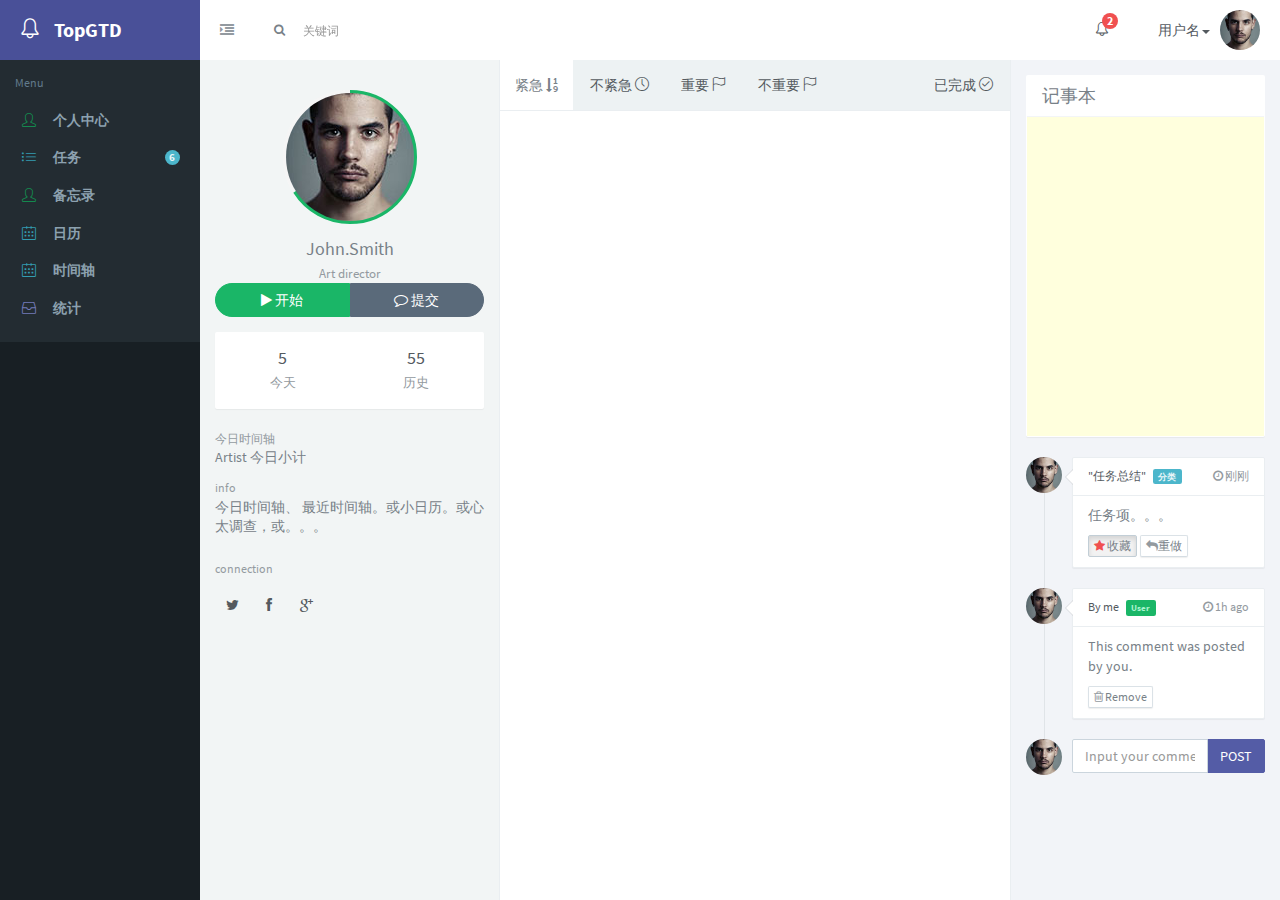
==== commit e9d3aadd: "2" ====
--- a/task.html
+++ b/task.html
@@ -51,7 +51,7 @@
           <span class="input-group-btn">
             <button type="submit" class="btn btn-sm bg-white btn-icon rounded"><i class="fa fa-search"></i></button>
           </span>
-          <input type="text" class="form-control input-sm no-border rounded" placeholder="Search songs, albums...">
+          <input type="text" class="form-control input-sm no-border rounded" placeholder="关键词">
         </div>
       </div>
     </form>
@@ -140,6 +140,12 @@
                   </li>
 
                   <li>
+                  <a href="events.html">
+                    <i class="icon-user icon  text-success-dker"></i>
+                    <span class="font-bold">个人中心</span>
+                  </a>
+                  </li>
+                  <li>
                   <a href="task.html" onclick="islogin()">
                     <i class="icon-list icon  text-info-dker"></i>
                     <b class="badge bg-info pull-right">6</b>
@@ -147,9 +153,9 @@
                   </a>
                   </li>
                   <li>
-                  <a href="timeline.html">
-                    <i class="icon-calendar icon  text-info-dker"></i>
-                    <span class="font-bold">时间轴</span>
+                  <a href="events.html">
+                    <i class="icon-user icon  text-success-dker"></i>
+                    <span class="font-bold">备忘录</span>
                   </a>
                   </li>
                  <li>
@@ -159,75 +165,18 @@
                   </a>
                   </li>
                   <li>
+                  <a href="timeline.html">
+                    <i class="icon-calendar icon  text-info-dker"></i>
+                    <span class="font-bold">时间轴</span>
+                  </a>
+                  </li>
+                  <li>
                   <a href="events.html">
                     <i class="icon-drawer icon text-primary-lter"></i>
                     <span class="font-bold">统计</span>
                   </a>
                   </li>
-                  <li>
-                  <a href="events.html">
-                    <i class="icon-user icon  text-success-dker"></i>
-                    <span class="font-bold">个人中心</span>
-                  </a>
-                  </li>
                   <li class="m-b hidden-"></li>
-                </ul>
-                <ul class="nav" data-ride="collapse">
-                  <li class="hidden- padder m-t m-b-sm text-xs text-muted">
-                  任务列表
-                  </li>
-                  <li >
-                  <a href="#" class="auto">
-                    <span class="pull-right text-muted">
-                      <i class="fa fa-angle-left text"></i>
-                      <i class="fa fa-angle-down text-active"></i>
-                    </span>
-                    <i class="icon-screen-desktop icon">
-                    </i>
-                    <span>任务列表</span>
-                  </a>
-                  <ul class="nav dk text-sm">
-                    <li >
-                    <a href="layout-color.html" class="auto">
-                      <i class="fa fa-angle-right text-xs"></i>
-                      <span>任务列表一</span>
-                    </a>
-                    </li>
-                    <li >
-                    <a href="layout-boxed.html" class="auto">                                                        
-                      <i class="fa fa-angle-right text-xs"></i>
-                      <span>插件列表</span>
-                    </a>
-                    </li>
-                    <li >
-                    <a href="layout-fluid.html" class="auto">                                                        
-                      <i class="fa fa-angle-right text-xs"></i>
-
-                      <span>Fluid layout</span>
-                    </a>
-                    </li>
-                  </ul>
-                  </li>
-
-                </ul>
-                <ul class="nav text-sm">
-                  <li class="hidden- padder m-t m-b-sm text-xs text-muted">
-                  <span class="pull-right"><a href="#"><i class="icon-plus i-lg"></i></a></span>
-                  插件列表
-                  </li>
-                  <li>
-                  <a href="#">
-                    <i class="icon-music-tone icon"></i>
-                    <span>Hip-Pop</span>
-                  </a>
-                  </li>
-                  <li>
-                  <a href="#">
-                    <i class="icon-playlist icon text-success-lter"></i>
-                    <b class="badge bg-info dker pull-right">9</b>
-                    <span>Jazz</span>
-                  </a>
-                  </li>
                 </ul>
               </nav>
               <!-- / nav -->
@@ -249,7 +198,7 @@
                         <div class="inline">
                           <div class="easypiechart" data-percent="75" data-line-width="5" data-bar-color="#1ab667" data-track-Color="#f5f5f5" data-scale-Color="false" data-size="134" data-line-cap='butt' data-animate="1000">
                             <div class="thumb-lg">
-                              <img src="images/icon.png" class="img-circle" alt="...">
+                              <img src="images/a0.png" class="img-circle" alt="...">
                             </div>
                           </div>
                           <div class="h4 m-t m-b-xs">John.Smith</div>
@@ -309,67 +258,39 @@
                 <section class="vbox">
                   <header class="header bg-light lt">
                     <ul class="nav nav-tabs nav-white">
-                      <li class="active"><a href="#task" data-toggle="tab">自定义  <i class="fa fa-sort-numeric-asc"></i> </a></li>
-                      <li class=""><a href="#pomo" data-toggle="tab">时间 <i class="icon-clock"></i></a></li>
-                      <li class=""><a href="#pomo" data-toggle="tab">重要性 <i class="icon-flag"></i></a></li>
+                      <li class="active"><a href="#tab1" data-toggle="tab">紧急 <i class="fa fa-sort-numeric-asc"></i> </a></li>
+                      <li class=""><a href="#tab2" data-toggle="tab">不紧急 <i class="icon-clock"></i></a></li>
+                      <li class=""><a href="#tab3" data-toggle="tab">重要 <i class="icon-flag"></i></a></li>
+                      <li class=""><a href="#tab4" data-toggle="tab">不重要 <i class="icon-flag"></i></a></li>
 
                       <li class="pull-right"><a href="#interaction" data-toggle="tab">已完成 <i class="icon-check"></i></a></li>
                     </ul>
                   </header>
                   <section class="scrollable">
                     <div class="tab-content">
-                      <div class="tab-pane active" id="task">
-
-                        <!-- tasklist -->
+                      <div class="tab-pane active" id="tab1">
                         <div class="dd" id="nestable3">
-                          <!--   <ol class="dd-list">
-                      <li class="dd-item dd3-item" data-id="13">
-                          <div class="dd-handle dd3-handle">Drag</div><div class="dd3-content">Item 13</div>
-                      </li>
-                      <li class="dd-item dd3-item" data-id="14">
-                          <div class="dd-handle dd3-handle">Drag</div><div class="dd3-content">Item 15</div>
-                          <ol class="dd-list">
-                              <li class="dd-item dd3-item" data-id="15">
-                                  <div class="dd-handle dd3-handle">Drag</div><div class="dd3-content">Item 18</div>
-                              </li>
-                          </ol>
-                      </li>
-                    </ol> -->
                           <ol class="dd-list list-group list-group-lg no-radius no-border m-t-n-xxs m-b-none auto" id="task">
                          <!--load task list here -->
-                            </ol>
-                        </div>
-
-                      </div>
-                      <div class="tab-pane" id="pomo">
-                        <div class=""><!-- text-center wrapper -->
-                          <ul class="list-group no-radius m-b-none m-t-n-xxs list-group-lg no-border">
-                            <li class="list-group-item">
-                            <a href="#" class="thumb-sm pull-left m-r-sm">
-                              <img src="images/a0.png" class="img-circle">
-                            </a>
-                            <a href="#" class="clear">
-                              <small class="pull-right">3 minuts ago</small>
-                              <strong class="block">Drew Wllon</strong>
-                              <small>Wellcome and play this web application template ... </small>
-                            </a>
-                            </li>
-                            <li class="list-group-item">
-                            <a href="#" class="thumb-sm pull-left m-r-sm">
-                              <img src="images/a1.png" class="img-circle">
-                            </a>
-                            <a href="#" class="clear">
-                              <small class="pull-right">1 hour ago</small>
-                              <strong class="block">Jonathan George</strong>
-                              <small>Morbi nec nunc condimentum...</small>
-                            </a>
-                            </li>
-                          </ul>
-                        </div>
-                      </div>
-                      <div class="tab-pane" id="interaction">
-                        <div class="text-center wrapper">
-                          <i class="fa fa-spinner fa fa-spin fa fa-large"></i>
+                         </ol>
+                        </div>
+                      </div><div class="tab-pane active" id="tab2">
+                        <div class="dd" id="nestable3">
+                          <ol class="dd-list list-group list-group-lg no-radius no-border m-t-n-xxs m-b-none auto" id="task2">
+                         <!--load task list here -->
+                         </ol>
+                        </div>
+                      </div><div class="tab-pane active" id="tab3">
+                        <div class="dd" id="nestable3">
+                          <ol class="dd-list list-group list-group-lg no-radius no-border m-t-n-xxs m-b-none auto" id="task3">
+                         <!--load task list here -->
+                         </ol>
+                        </div>
+                      </div><div class="tab-pane active" id="tab4">
+                        <div class="dd" id="nestable3">
+                          <ol class="dd-list list-group list-group-lg no-radius no-border m-t-n-xxs m-b-none auto" id="task4">
+                         <!--load task list here -->
+                         </ol>
                         </div>
                       </div>
                     </div>
@@ -454,7 +375,6 @@
                     </article>
                   </section>  </section>
                 </section> 
-                             
               </aside>
             </section>
           </section>
--- a/css/app.css
+++ b/css/app.css
@@ -176,9 +176,10 @@
   border: none;
 }
 .list-group.no-border .list-group-item {
-  border-width: 0 1px 1px 0;
+  border-width:1px 1px 0 0;
   padding-left: 20px
 }
+#task{border-bottom:1px solid #eaeef1}
 .list-group.no-bg .list-group-item {
   background-color: transparent;
 }
